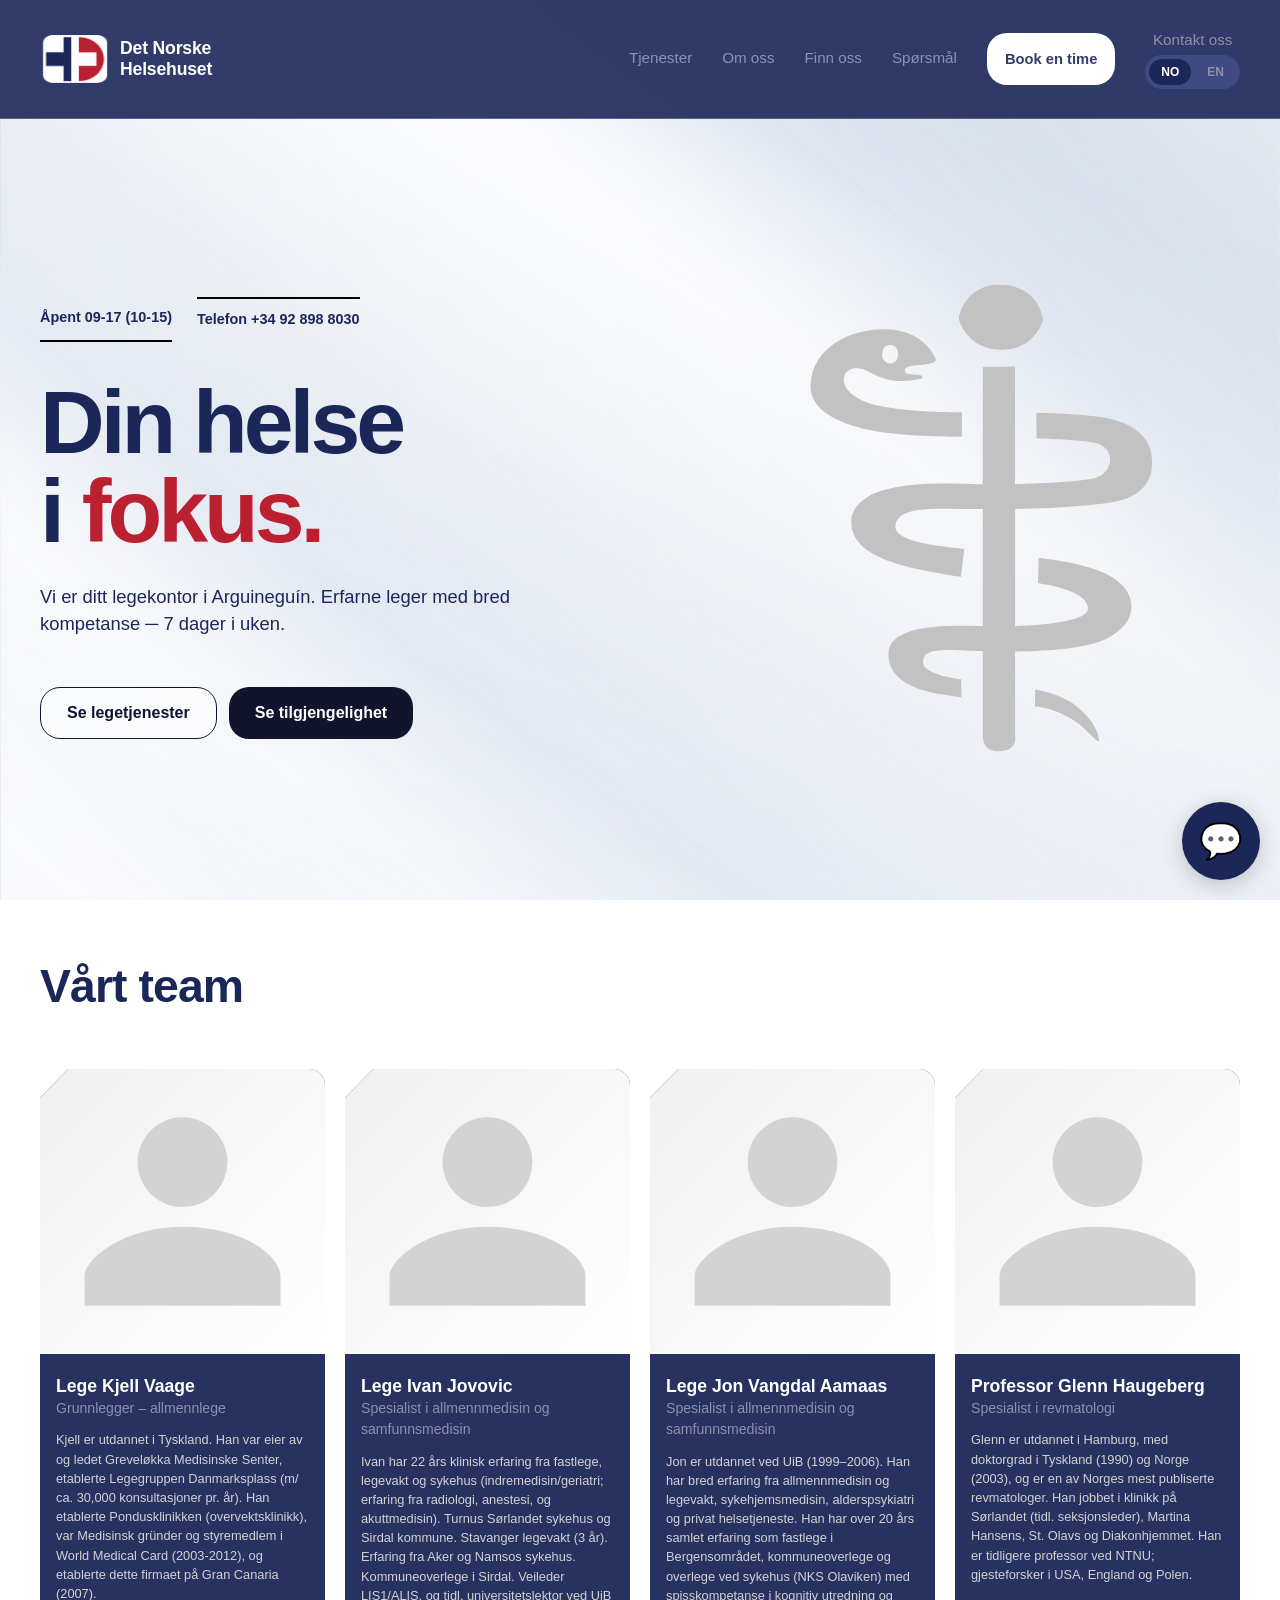
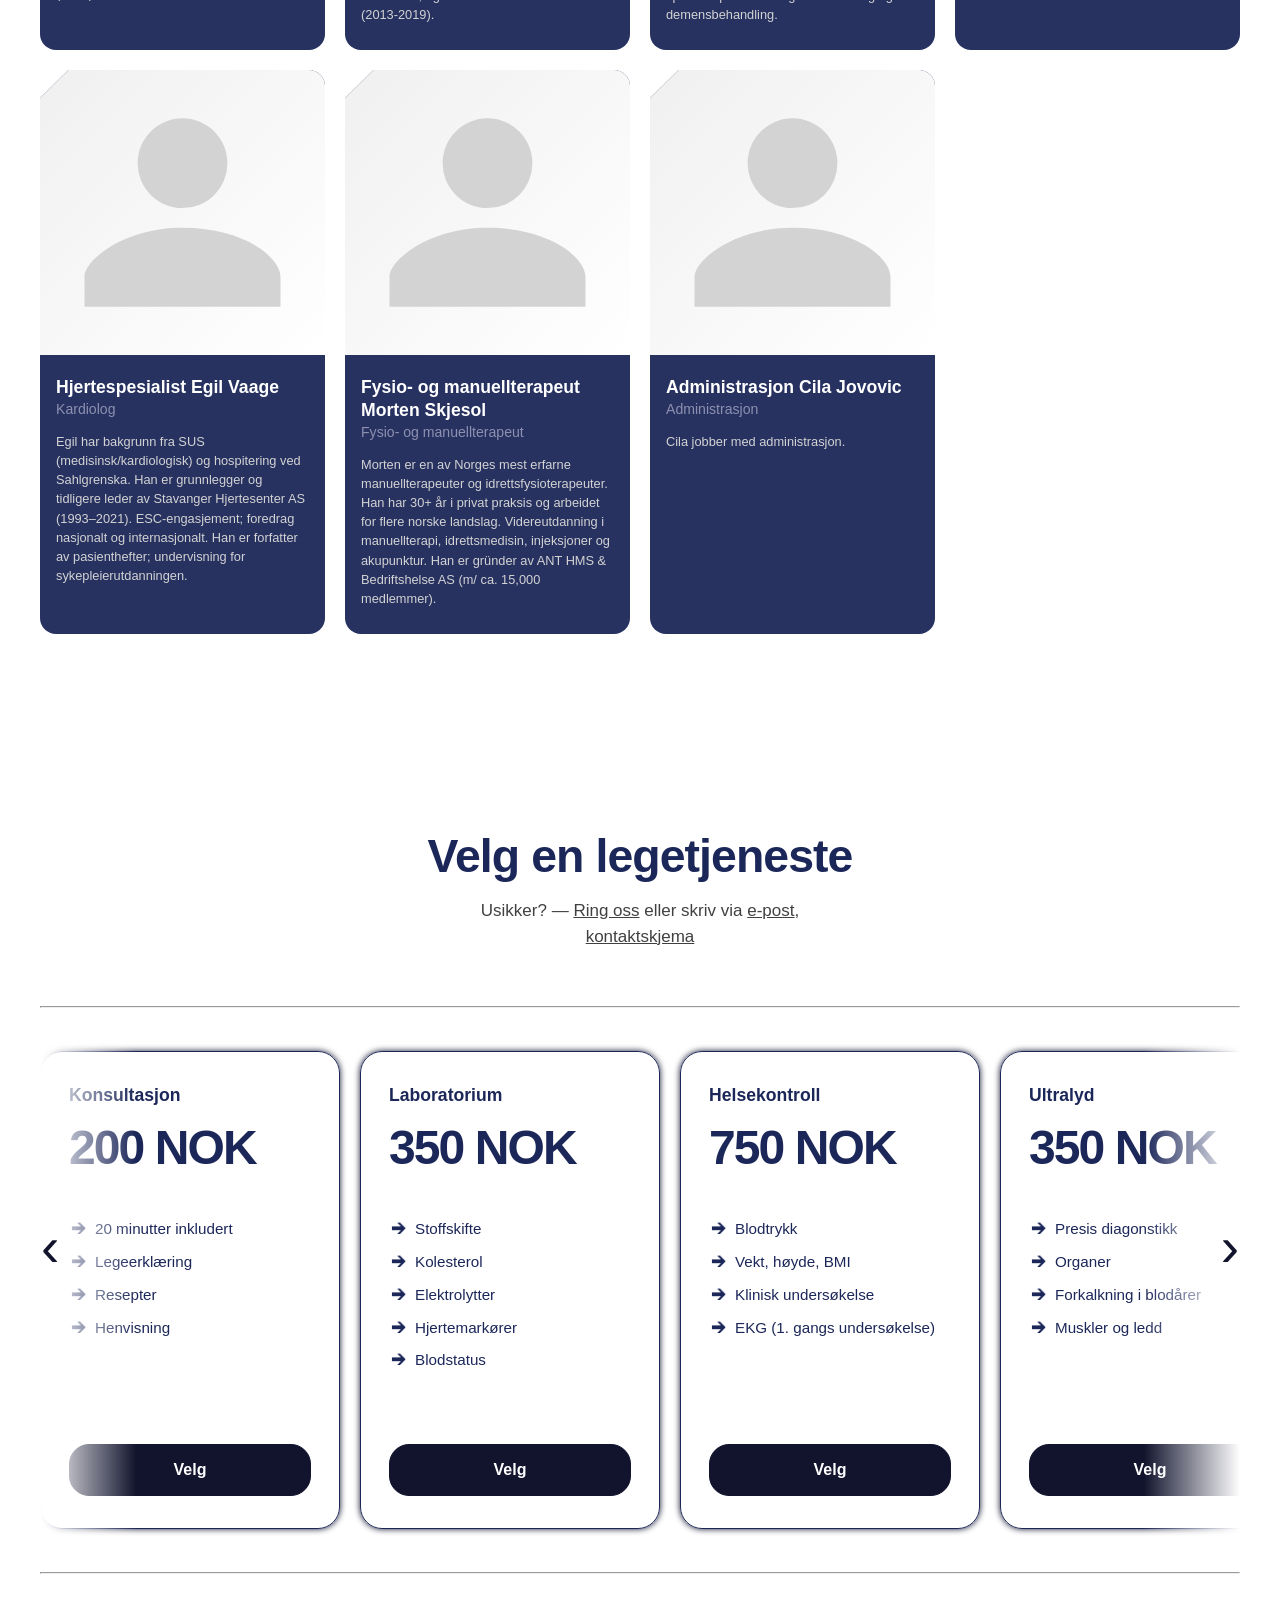
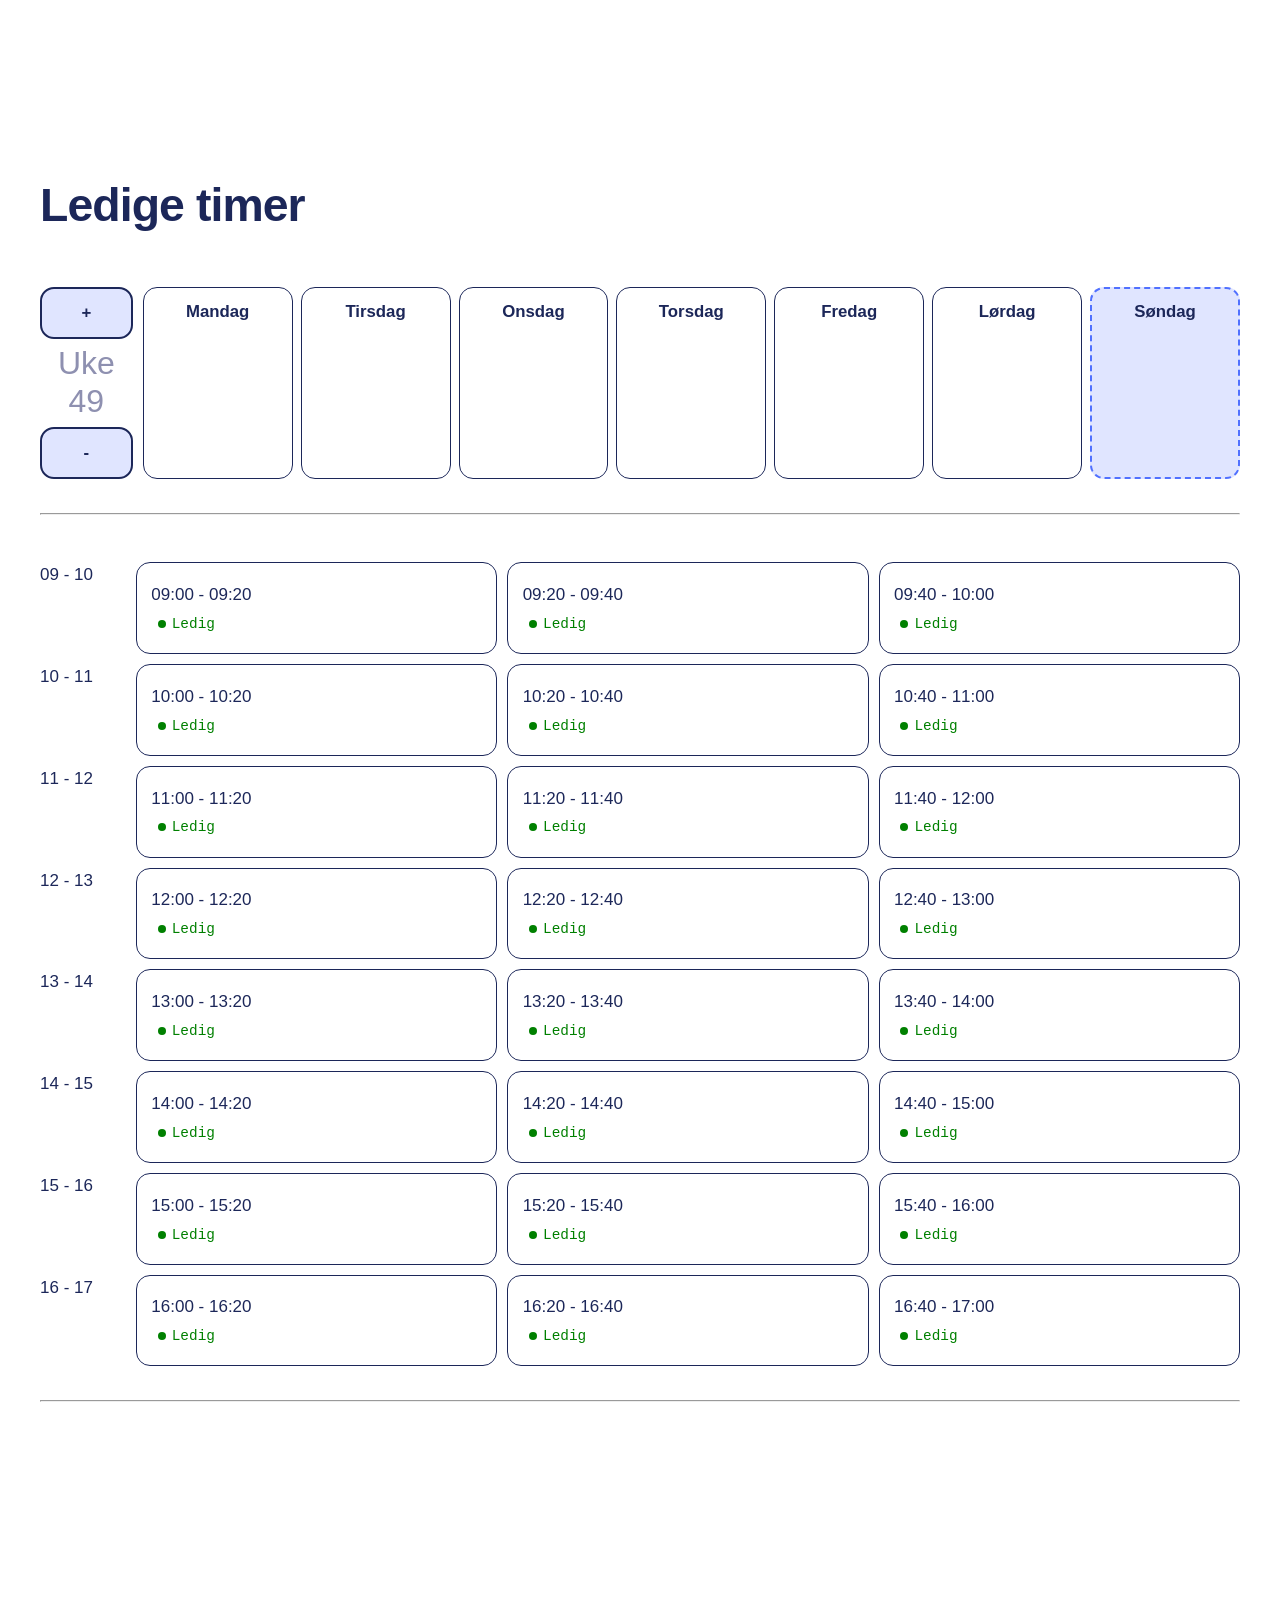
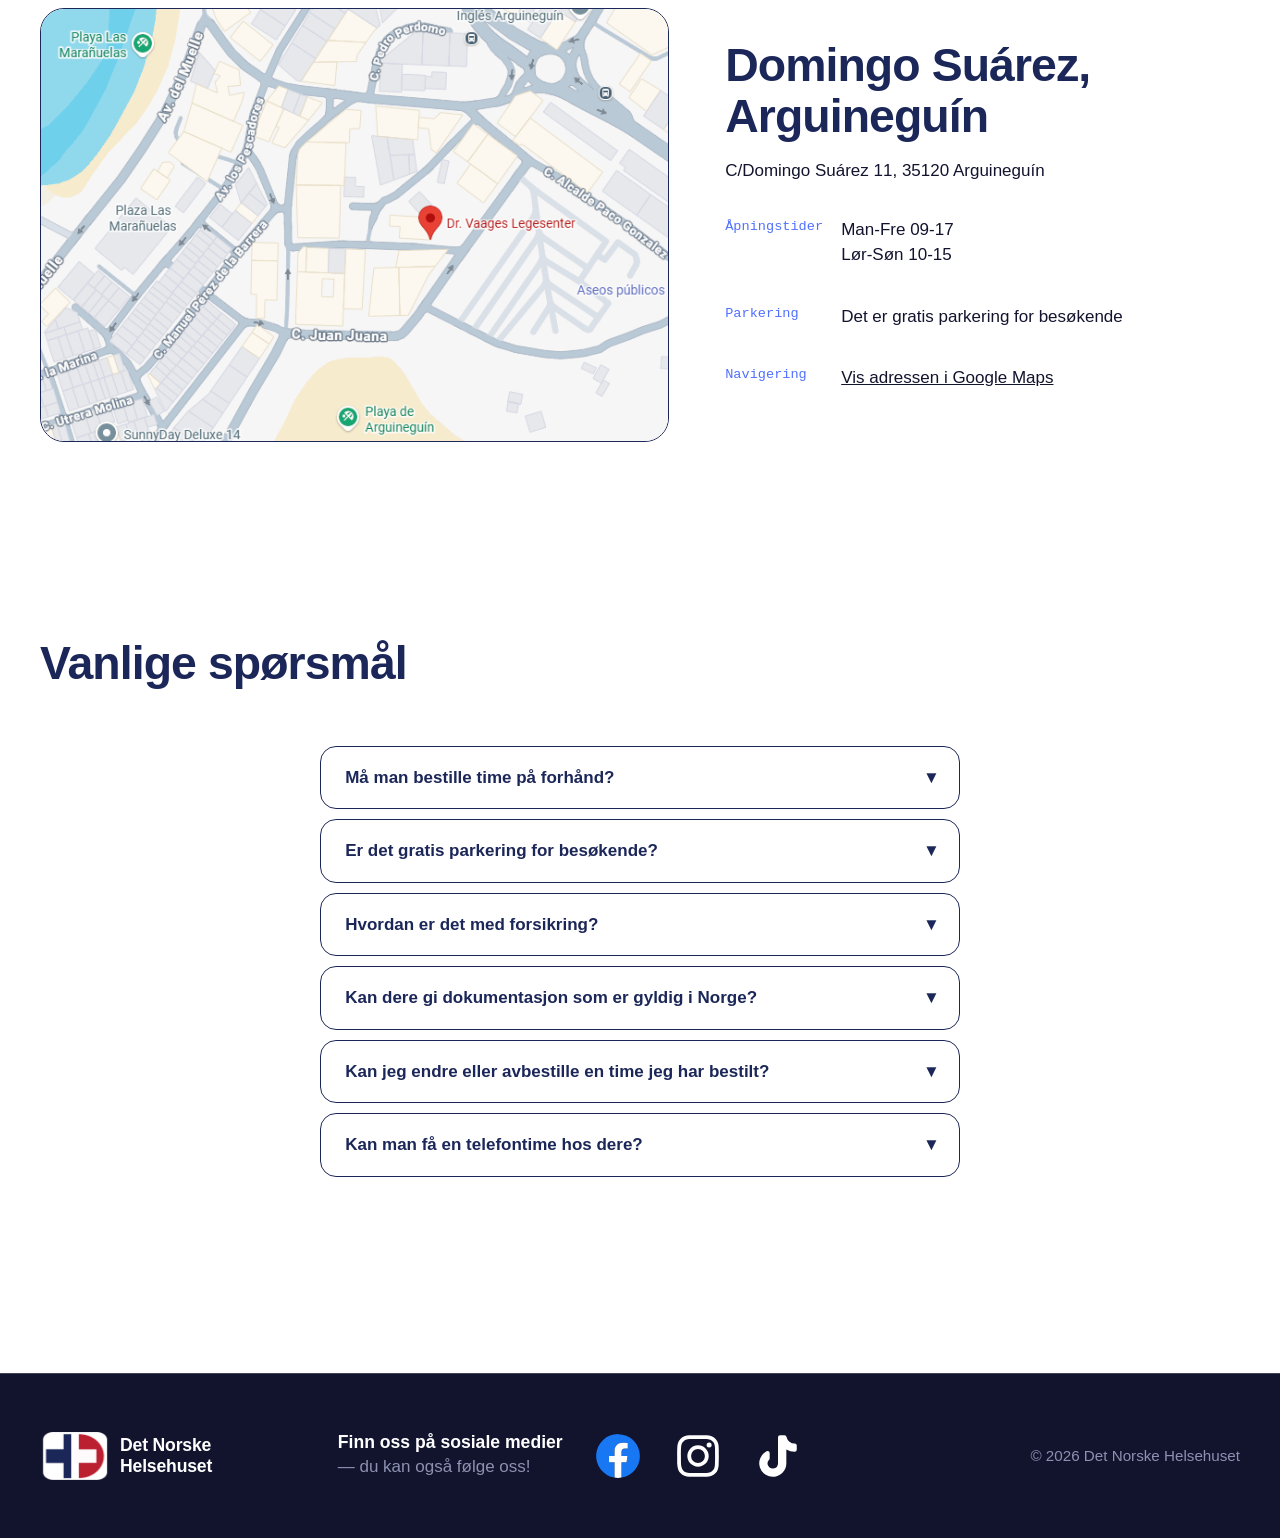
==== index.html @ 04202548 "Update index.html" ====
<!doctype html>
<html lang="no">
<head>
    <title>Det Norske Helsehuset — Legekontor i Arguineguín</title>
    <meta charset="utf-8">
    <meta name="viewport" content="width=device-width, initial-scale=1">
    <meta name="description" content="Legetjenester i Arguineguín">
    <meta name="google" content="notranslate">
    <meta property="og:title" content="Det Norske Helsehuset — Legekontor i Arguineguín">
    <meta property="og:type" content="website">
    <meta property="og:description" content="Legetjenester i Arguineguín">
    <meta property="og:image" content="images/icon-logo-web.png">
    <meta name="theme-color" content="#1C2759">
    <link rel="icon" href="images/icon-logo-web.png">
    <link rel="stylesheet" href="style.css">
    <script src="script.js" defer></script>
</head>
<body>
    <div class="main-background"></div>
    <header class="nav">
        <div class="nav-in">
            <div class="wrap nav-in">
                <a class="logo" onclick="countdown_reset();">
                    <img src="images/icon-logo-web.png" alt="The logo image of Det Norske Helsehuset">
                    <span id="kontorNavn">Det Norske Helsehuset</span>
                </a>
                <nav class="menu">
                    <a class="mobile-remove" href="#tjenester">Tjenester</a>
                    <a class="mobile-remove" href="#om-oss">Om oss</a>
                    <a class="mobile-remove" href="#finn-oss">Finn oss</a>
                    <a class="mobile-remove" href="#spørsmål">Spørsmål</a>
                    <a class="mobile-remove btn btn-sm" href="#tjenester" onclick="countdown_reset();">Book en time</a>
                    <a id="kontakt" data-action="#k-skjema" onclick="kontaktSkjema()">Kontakt oss</a>
                    <div id="mobile-kontakt-language">
                        <a id="mobile-kontakt" data-action="#k-skjema" onclick="kontaktSkjema()">Kontakt oss</a>
                        <div id="mobile-language">
                            <a class="active-language" href="/no/index.html" onclick="selectLanguage()">NO</a>
                            <a class="inactive-language" href="/en/index.html" onclick="selectLanguage()">EN</a>
                        </div>
                    </div>
                </nav>
            </div>
            <div id="desktop-language">
                <a class="active-language" href="/no/index.html" onclick="selectLanguage()">NO</a>
                <a class="inactive-language" href="/en/index.html" onclick="selectLanguage()">EN</a>
            </div>
        </div>
    </header>
    <main id="main">
        <section class="hero">
            <div class="grid-bg"></div>
            <div class="wrap hero-in">
                <div class="hero-copy" id="start">
                    <p class="chips">
                        <span class="chip1">
                            Åpent 09-17 (10-15)
                        </span>
                        <span class="chip2">
                            Telefon +34 92 898 8030
                        </span>
                    </p>
                    <h1 id="heading">Din helse <br>i <span class="grad">fokus.</span></h1>
                    <p class="lead">Vi er ditt legekontor i Arguineguín. Erfarne leger med bred kompetanse ─ 7 dager i uken.</p>
                    <div class="actioncall-row">
                        <a class="btn" id="btn-se" href="#tjenester">Se legetjenester</a>
                        <a class="btn btn-dark" href="#kalender" onclick="countdown_reset();">Se tilgjengelighet</a>
                    </div>
                </div>
                <img id="medical-symbol" src="images/medical-symbol.svg" alt="" width="600" height="600">
            </div>
        </section>
        <section class="om-oss wrap" id="om-oss">
            <div class="section-head row">
                <div><h2>Vårt team</h2></div>
            </div>
            <ul class="ansatte-grid">
                <li class="ansatte">
                    <img src="images/profil-bilde.svg" alt="Portrait of Lege Kjell Vaage" width="200" height="200" loading="lazy">
                    <div class="ansatte-info"><h3>Lege Kjell Vaage</h3>
                        <p>Grunnlegger – allmennlege</p>
                        <p class="talk">Kjell er utdannet i Tyskland. Han var eier av og ledet Greveløkka Medisinske Senter, etablerte Legegruppen
                            Danmarksplass (m/ ca. 30,000 konsultasjoner pr. år). Han etablerte Pondusklinikken (overvektsklinikk), var Medisinsk gründer
                            og styremedlem i World Medical Card (2003-2012), og etablerte dette firmaet på Gran Canaria (2007).
                        </p>
                    </div>
                </li>
                <li class="ansatte">
                    <img src="images/profil-bilde.svg" alt="Portrait of Lege Ivan Jovovic" width="200" height="200" loading="lazy">
                    <div class="ansatte-info"><h3>Lege Ivan Jovovic</h3>
                        <p>Spesialist i allmennmedisin og samfunnsmedisin</p>
                        <p class="talk">Ivan har 22 års klinisk erfaring fra fastlege, legevakt og sykehus (indremedisin/geriatri; erfaring fra
                            radiologi, anestesi, og akuttmedisin). Turnus Sørlandet sykehus og Sirdal kommune. Stavanger legevakt (3 år). Erfaring fra Aker og
                            Namsos sykehus. Kommuneoverlege i Sirdal. Veileder LIS1/ALIS, og tidl. universitetslektor ved UiB (2013-2019).
                        </p>
                    </div>
                </li>
                <li class="ansatte">
                    <img src="images/profil-bilde.svg" alt="Portrait of Lege Jon Vangdal Aamaas" width="200" height="200" loading="lazy">
                    <div class="ansatte-info"><h3>Lege Jon Vangdal Aamaas</h3>
                        <p>Spesialist i allmennmedisin og samfunnsmedisin</p>
                        <p class="talk">Jon er utdannet ved UiB (1999–2006). Han har bred erfaring fra allmennmedisin og legevakt, sykehjemsmedisin,
                            alderspsykiatri og privat helsetjeneste. Han har over 20 års samlet erfaring som fastlege i Bergensområdet, kommuneoverlege og
                            overlege ved sykehus (NKS Olaviken) med spisskompetanse i kognitiv utredning og demensbehandling.
                        </p>
                    </div>
                </li>
                <li class="ansatte">
                    <img src="images/profil-bilde.svg" alt="Portrait of Professor Glenn Haugeberg" width="200" height="200" loading="lazy">
                    <div class="ansatte-info"><h3>Professor Glenn Haugeberg</h3>
                        <p>Spesialist i revmatologi</p>
                        <p class="talk">Glenn er utdannet i Hamburg, med doktorgrad i Tyskland (1990) og Norge (2003), og er en av Norges mest publiserte
                            revmatologer. Han jobbet i klinikk på Sørlandet (tidl. seksjonsleder), Martina Hansens, St. Olavs og Diakonhjemmet. Han er
                            tidligere professor ved NTNU; gjesteforsker i USA, England og Polen.
                        </p>
                    </div>
                </li>
                <li class="ansatte">
                    <img src="images/profil-bilde.svg" alt="Portrait of Hjertespesialist Egil Vaage" width="200" height="200" loading="lazy">
                    <div class="ansatte-info"><h3>Hjertespesialist Egil Vaage</h3>
                        <p>Kardiolog</p>
                        <p class="talk">Egil har bakgrunn fra SUS (medisinsk/kardiologisk) og hospitering ved Sahlgrenska. Han er grunnlegger og
                            tidligere leder av Stavanger Hjertesenter AS (1993–2021). ESC-engasjement; foredrag nasjonalt og internasjonalt. Han er
                            forfatter av pasienthefter; undervisning for sykepleierutdanningen.
                        </p>
                    </div>
                </li>
                <li class="ansatte">
                    <img src="images/profil-bilde.svg" alt="Fysio- og manuellterapeut Morten Skjesol" width="200" height="200" loading="lazy">
                    <div class="ansatte-info"><h3>Fysio- og manuellterapeut Morten Skjesol</h3>
                        <p>Fysio- og manuellterapeut</p>
                        <p class="talk">Morten er en av Norges mest erfarne manuellterapeuter og idrettsfysioterapeuter. Han har 30+ år i privat praksis
                            og arbeidet for flere norske landslag. Videreutdanning i manuellterapi, idrettsmedisin, injeksjoner og akupunktur. Han er
                            gründer av ANT HMS & Bedriftshelse AS (m/ ca. 15,000 medlemmer).
                        </p>
                    </div>
                </li>
                <li class="ansatte">
                    <img src="images/profil-bilde.svg" alt="Portrait of Administrasjon Cila Jovovic" width="200" height="200" loading="lazy">
                    <div class="ansatte-info"><h3>Administrasjon Cila Jovovic</h3>
                        <p>Administrasjon</p>
                        <p class="talk">
                            Cila jobber med administrasjon.
                        </p>
                    </div>
                </li>
            </ul>
        </section>
        <section class="tjenester wrap" id="tjenester">
            <div class="section-head center">
                <h2>Velg en legetjeneste</h2>
                <p class="section-sub">Usikker? — <a href="tel:+34928988030">Ring oss</a> eller skriv via <a href="mailto:post@vaage.as">e-post</a>, <a data-action="#k-skjema" onclick="kontaktSkjema()">kontaktskjema</a></p>
            </div>
            <p class="arrow left" onclick="scrollTjenester('left')">&#8249;</p>
            <hr><br>
            <div class="ts-grid">
                <article class="ts">
                    <h3>Konsultasjon</h3>
                    <p class="ts-pris">200 NOK</p>
                    <ul>
                        <li>20 minutter inkludert</li>
                        <li>Legeerklæring</li>
                        <li>Resepter</li>
                        <li>Henvisning</li>
                    </ul>
                    <a class="btn velg-btn" onclick="selectTjeneste(this);" href="#kalender">Velg</a>
                </article>
                <article class="ts">
                    <h3>Laboratorium</h3>
                    <p class="ts-pris">350 NOK</p>
                    <ul>
                        <li>Stoffskifte</li>
                        <li>Kolesterol</li>
                        <li>Elektrolytter</li>
                        <li>Hjertemarkører</li>
                        <li>Blodstatus</li>
                    </ul>
                    <a class="btn velg-btn" onclick="selectTjeneste(this);" href="#kalender">Velg</a>
                </article>
                <article class="ts">
                    <h3>Helsekontroll</h3>
                    <p class="ts-pris">750 NOK</p>
                    <ul>
                        <li>Blodtrykk</li>
                        <li>Vekt, høyde, BMI</li>
                        <li>Klinisk undersøkelse</li>
                        <li>EKG (1. gangs undersøkelse)</li>
                    </ul>
                    <a class="btn velg-btn" onclick="selectTjeneste(this);" href="#kalender">Velg</a>
                </article>
                <article class="ts">
                    <h3>Ultralyd</h3>
                    <p class="ts-pris">350 NOK</p>
                    <ul>
                        <li>Presis diagonstikk</li>
                        <li>Organer</li>
                        <li>Forkalkning i blodårer</li>
                        <li>Muskler og ledd</li>
                    </ul>
                    <a class="btn velg-btn" onclick="selectTjeneste(this);" href="#kalender">Velg</a>
                </article>
                <article class="ts">
                    <h3>Overvektsklinikk</h3>
                    <p class="ts-pris">350 NOK</p>
                    <ul>
                        <li>Kroppsanalyse (InBody 720)</li>
                        <li>Moderne medikamentell behandling</li>
                        <li>Typisk 10-12 kg ned innen 8-20 uker</li>
                        <li>Veiledning i lavglykemisk kost og aktivitet</li>
                    </ul>
                    <a class="btn velg-btn" onclick="selectTjeneste(this);" href="#kalender">Velg</a>
                </article>
                <article class="ts">
                    <h3>Hudscreening</h3>
                    <p class="ts-pris">150 NOK</p>
                    <ul>
                        <li>Kontroll av føflekker (Screen Cancer)</li>
                        <li>Vurdert av norske hudleger</li>
                    </ul>
                    <a class="btn velg-btn" onclick="selectTjeneste(this);" href="#kalender">Velg</a>
                </article>
                <article class="ts">
                    <h3>Kognitiv utredning</h3>
                    <p class="ts-pris">750 NOK</p>
                    <ul>
                        <li>MMSE/MMS</li>
                        <li>MoCA</li>
                        <li>Klokketest</li>
                        <li>Trail Making A/B</li>
                        <li>CERAD</li>
                        <li>Boston Naming</li>
                    </ul>
                    <a class="btn velg-btn" onclick="selectTjeneste(this);" href="#kalender">Velg</a>
                </article>
                <article class="ts">
                    <h3>Vaksiner</h3>
                    <p class="ts-pris">150 NOK</p>
                    <ul>
                        <li>Influensa</li>
                        <li>Pneumokokk</li>
                        <li>Helvetesild</li>
                        <li>Hepatitt A og B</li>
                        <li>Boostrix Polio</li>
                        <li>Dokumenteres i journal</li>
                    </ul>
                    <a class="btn velg-btn" onclick="selectTjeneste(this);" href="#kalender">Velg</a>
                </article>
                <article class="ts">
                    <h3>PRP-behandling</h3>
                    <p class="ts-pris">750 NOK</p>
                    <ul>
                        <li>Naturlig behandling</li>
                        <li>Egne vekstfaktorer for ledd, sener, hud og hår</li>
                    </ul>
                    <a class="btn velg-btn" onclick="selectTjeneste(this);" href="#kalender">Velg</a>
                </article>
                <article class="ts">
                    <h3>Botulinumbehandling</h3>
                    <p class="ts-pris">750 NOK</p>
                    <ul>
                        <li>Medisinsk og estetisk bruk</li>
                        <li>Migrene</li>
                        <li>Muskelspenning</li>
                        <li>Hyperhidrose</li>
                        <li>Utblokking av mimikklinjer</li>
                    </ul>
                    <a class="btn velg-btn" onclick="selectTjeneste(this);" href="#kalender">Velg</a>
                </article>
                <article class="ts">
                    <h3>Helseattester</h3>
                    <p class="ts-pris">750 NOK</p>
                    <ul>
                        <li>Sjømannsattest</li>
                        <li>Offshore/Petroleum</li>
                        <li>Førerkortattest (gruppe 1-3)</li>
                        <li>Dykkerattest</li>
                        <li>Arbeids- og idrettsattester</li>
                    </ul>
                    <a class="btn velg-btn" onclick="selectTjeneste(this);" href="#kalender">Velg</a>
                </article>
                <article class="ts">
                    <h3>Hjemmebesøk</h3>
                    <p class="ts-pris">500 NOK</p>
                    <ul>
                        <li>Legebesøk i hjem/hotell</li>
                        <li>Samarbeid med hjemmesykepleie ved behov</li>
                    </ul>
                    <a class="btn velg-btn" onclick="selectTjeneste(this);" href="#kalender">Velg</a>
                </article>
                <article class="ts">
                    <h3>Norsk Helsenett</h3>
                    <p class="ts-pris">500 NOK</p>
                    <ul>
                        <li>Kryptert samhandling</li>
                        <li>Prøver og rapporter til fastlege eller spesialisthelsetjenste</li>
                    </ul>
                    <a class="btn velg-btn" onclick="selectTjeneste(this);" href="#kalender">Velg</a>
                </article>
            </div>
            <br><hr>
            <p class="arrow right" onclick="scrollTjenester('right')">&#8250;</p>
        </section>
        <section class="kalender" id="kalender">
            <div class="registrering" hidden>
                <h2 id="r_title">Placeholder</h2>
                <input type="text" id="name" name="name" placeholder="Navn og etternavn" required>
                <input type="tel" id="phone" name="phone" placeholder="Telefonnummer (inkl. landskode)" required>
                <textarea id="description" placeholder="En kort beskrivelse (maks. 150 karakterer)" maxlength="150"></textarea>
                <button type="button" id="send" data-action="#t-sendt" onclick="send(this)">Send inn</button>
            </div>
            <div class="wrap">
                <div class="section-head row">
                    <div>
                        <h2 id="kalender-title">Ledige timer</h2>
                        <h2 id="no-category" hidden>— vennligst velg en <a href="#tjenester">legetjeneste</a></h2>
                        <h2 id="category" hidden></h2>
                    </div>
                </div>
                <div class="week-days">
                    <div class="week-day-list" hidden>
                        <div class="stepper">
                            <button class="week-edit-up" onclick="change(1)"><strong>+</strong></button>
                            <button id="week-display"></button>
                            <button class="week-edit-down" onclick="change(-1)"><strong>-</strong></button>
                        </div>
                        <div class="mobile-days">
                            <button type="button" class="week-btn" data-num="0" data-selected="false"><strong>Mandag</strong></button>
                            <button type="button" class="week-btn" data-num="1" data-selected="false"><strong>Tirsdag</strong></button>
                            <button type="button" class="week-btn" data-num="2" data-selected="false"><strong>Onsdag</strong></button>
                            <button type="button" class="week-btn" data-num="3" data-selected="false"><strong>Torsdag</strong></button>
                            <button type="button" class="week-btn" data-num="4" data-selected="false"><strong>Fredag</strong></button>
                            <button type="button" class="week-btn" data-num="5" data-selected="false"><strong>Lørdag</strong></button>
                            <button type="button" class="week-btn" data-num="6" data-selected="false"><strong>Søndag</strong></button>
                        </div>
                    </div>
                    <br>
                    <hr>
                    <div class="weekDayPanel"></div>
                    <template id="weekDayPanel-template">
                        <div class="weekDayPanel">
                            <ol class="timer">
                                <li class="time">
                                    <span class="tid-ved-kalender">09 - 10</span>
                                    <div class="sessions">
                                        <div class="session" data-action="#t-skjema" onclick="selectTime(this)">
                                            <span class="tid-ved-kalender">09:00 - 09:20</span>
                                            <span class="tm tm-ledig">Ledig</span>
                                        </div>
                                        <div class="session" data-action="#t-skjema" onclick="selectTime(this)">
                                            <span class="tid-ved-kalender">09:20 - 09:40</span>
                                            <span class="tm tm-ledig">Ledig</span>
                                        </div>
                                        <div class="session" data-action="#t-skjema" onclick="selectTime(this)">
                                            <span class="tid-ved-kalender">09:40 - 10:00</span>
                                            <span class="tm tm-ledig">Ledig</span>
                                        </div>
                                    </div>
                                </li>
                                <li class="time">
                                    <span class="tid-ved-kalender">10 - 11</span>
                                    <div class="sessions">
                                        <div class="session" data-action="#t-skjema" onclick="selectTime(this)">
                                            <span class="tid-ved-kalender">10:00 - 10:20</span>
                                            <span class="tm tm-ledig">Ledig</span>
                                        </div>
                                        <div class="session" data-action="#t-skjema" onclick="selectTime(this)">
                                            <span class="tid-ved-kalender">10:20 - 10:40</span>
                                            <span class="tm tm-ledig">Ledig</span>
                                        </div>
                                        <div class="session" data-action="#t-skjema" onclick="selectTime(this)">
                                            <span class="tid-ved-kalender">10:40 - 11:00</span>
                                            <span class="tm tm-ledig">Ledig</span>
                                        </div>
                                    </div>
                                </li>
                                <li class="time">
                                    <span class="tid-ved-kalender">11 - 12</span>
                                    <div class="sessions">
                                        <div class="session" data-action="#t-skjema" onclick="selectTime(this)">
                                            <span class="tid-ved-kalender">11:00 - 11:20</span>
                                            <span class="tm tm-ledig">Ledig</span>
                                        </div>
                                        <div class="session" data-action="#t-skjema" onclick="selectTime(this)">
                                            <span class="tid-ved-kalender">11:20 - 11:40</span>
                                            <span class="tm tm-ledig">Ledig</span>
                                        </div>
                                        <div class="session" data-action="#t-skjema" onclick="selectTime(this)">
                                            <span class="tid-ved-kalender">11:40 - 12:00</span>
                                            <span class="tm tm-ledig">Ledig</span>
                                        </div>
                                    </div>
                                </li>
                                <li class="time">
                                    <span class="tid-ved-kalender">12 - 13</span>
                                    <div class="sessions">
                                        <div class="session" data-action="#t-skjema" onclick="selectTime(this)">
                                            <span class="tid-ved-kalender">12:00 - 12:20</span>
                                            <span class="tm tm-ledig">Ledig</span>
                                        </div>
                                        <div class="session" data-action="#t-skjema" onclick="selectTime(this)">
                                            <span class="tid-ved-kalender">12:20 - 12:40</span>
                                            <span class="tm tm-ledig">Ledig</span>
                                        </div>
                                        <div class="session" data-action="#t-skjema" onclick="selectTime(this)">
                                            <span class="tid-ved-kalender">12:40 - 13:00</span>
                                            <span class="tm tm-ledig">Ledig</span>
                                        </div>
                                    </div>
                                </li>
                                <li class="time">
                                    <span class="tid-ved-kalender">13 - 14</span>
                                    <div class="sessions">
                                        <div class="session" data-action="#t-skjema" onclick="selectTime(this)">
                                            <span class="tid-ved-kalender">13:00 - 13:20</span>
                                            <span class="tm tm-ledig">Ledig</span>
                                        </div>
                                        <div class="session" data-action="#t-skjema" onclick="selectTime(this)">
                                            <span class="tid-ved-kalender">13:20 - 13:40</span>
                                            <span class="tm tm-ledig">Ledig</span>
                                        </div>
                                        <div class="session" data-action="#t-skjema" onclick="selectTime(this)">
                                            <span class="tid-ved-kalender">13:40 - 14:00</span>
                                            <span class="tm tm-ledig">Ledig</span>
                                        </div>
                                    </div>
                                </li>
                                <li class="time">
                                    <span class="tid-ved-kalender">14 - 15</span>
                                    <div class="sessions">
                                        <div class="session" data-action="#t-skjema" onclick="selectTime(this)">
                                            <span class="tid-ved-kalender">14:00 - 14:20</span>
                                            <span class="tm tm-ledig">Ledig</span>
                                        </div>
                                        <div class="session" data-action="#t-skjema" onclick="selectTime(this)">
                                            <span class="tid-ved-kalender">14:20 - 14:40</span>
                                            <span class="tm tm-ledig">Ledig</span>
                                        </div>
                                        <div class="session" data-action="#t-skjema" onclick="selectTime(this)">
                                            <span class="tid-ved-kalender">14:40 - 15:00</span>
                                            <span class="tm tm-ledig">Ledig</span>
                                        </div>
                                    </div>
                                </li>
                                <li class="time">
                                    <span class="tid-ved-kalender">15 - 16</span>
                                    <div class="sessions">
                                        <div class="session" data-action="#t-skjema" onclick="selectTime(this)">
                                            <span class="tid-ved-kalender">15:00 - 15:20</span>
                                            <span class="tm tm-ledig">Ledig</span>
                                        </div>
                                        <div class="session" data-action="#t-skjema" onclick="selectTime(this)">
                                            <span class="tid-ved-kalender">15:20 - 15:40</span>
                                            <span class="tm tm-ledig">Ledig</span>
                                        </div>
                                        <div class="session" data-action="#t-skjema" onclick="selectTime(this)">
                                            <span class="tid-ved-kalender">15:40 - 16:00</span>
                                            <span class="tm tm-ledig">Ledig</span>
                                        </div>
                                    </div>
                                </li>
                                <li class="time">
                                    <span class="tid-ved-kalender">16 - 17</span>
                                    <div class="sessions">
                                        <div class="session" data-action="#t-skjema" onclick="selectTime(this)">
                                            <span class="tid-ved-kalender">16:00 - 16:20</span>
                                            <span class="tm tm-ledig">Ledig</span>
                                        </div>
                                        <div class="session" data-action="#t-skjema" onclick="selectTime(this)">
                                            <span class="tid-ved-kalender">16:20 - 16:40</span>
                                            <span class="tm tm-ledig">Ledig</span>
                                        </div>
                                        <div class="session" data-action="#t-skjema" onclick="selectTime(this)">
                                            <span class="tid-ved-kalender">16:40 - 17:00</span>
                                            <span class="tm tm-ledig">Ledig</span>
                                        </div>
                                    </div>
                                </li>
                            </ol>
                        </div>
                    </template>
                </div>
                <br>
                <hr>
            </div>
        </section>
        <section class="finn-oss wrap" id="finn-oss">
            <div class="lokasjon-map"><img src="images/lokasjon-map.png" width="678" height="466" loading="lazy" alt="Illustrated map showing how to find the doctor's office in Arguneguin"></div>
            <div class="finn-oss-copy">
                <h2>Domingo Suárez, Arguineguín</h2>
                <address>C/Domingo Suárez 11, 35120 Arguineguín</address>
                <ul class="finn-oss-info">
                    <li><strong>Åpningstider</strong><span>Man-Fre 09-17<br>Lør-Søn 10-15</span></li>
                    <li><strong>Parkering</strong><span>Det er gratis parkering for besøkende </span></li>
                    <li><strong>Navigering</strong><span><a href="https://www.google.com/maps/place/C.+Domingo+Su%C3%A1rez,+11,+35120+Arguinegu%C3%ADn,+Las+Palmas,+Spania/" target="_blank">Vis adressen i Google Maps</a></span></li>
                </ul>
            </div>
        </section>
        <section class="spørsmål wrap" id="spørsmål">
            <div class="section-head"><h2>Vanlige spørsmål</h2></div>
            <div class="spørsmål-list">
                <details>
                    <summary>Må man bestille time på forhånd?<span>▼</span></summary>
                    <p>Nei, du kan komme innom uten å bestille time på forhånd, men det kan hende det blir ventetid.</p>
                </details>
                <details>
                    <summary>Er det gratis parkering for besøkende?<span>▼</span></summary>
                    <p>Ja, det er gratis parkering for alle våre besøkende.</p>
                </details>
                <details>
                    <summary>Hvordan er det med forsikring?<span>▼</span></summary>
                    <p>Vi samarbeider med alle norske reiseforsikringsselskaper, samt mange svenske og danske. Vi hjelper med nødvendig dokumentasjon og kontakt med forsikringsselskap eller alarmsentral. Når det foreligger betalingsgaranti, kan behandlingen i mange tilfeller håndteres direkte gjennom reiseforsikringen.</p>
                </details>
                <details>
                    <summary>Kan dere gi dokumentasjon som er gyldig i Norge?<span>▼</span></summary>
                    <p>Ja, vi har mulighet til å gi dokumentasjon som er gyldig i Norge.</p>
                </details>
                <details>
                    <summary>Kan jeg endre eller avbestille en time jeg har bestilt?<span>▼</span></summary>
                    <p>Ja, det gjør du ved å ringe oss på +34 92 898 8030.</p>
                </details>
                <details>
                    <summary>Kan man få en telefontime hos dere?<span>▼</span></summary>
                    <p>Hvis du nevner i bookingen at du ønsker telefontime, så blir du ringt opp av oss. Telefonnummeret vi kommer til å ringe opp fra er +34 92 898 8030.</p>
                </details>
            </div>
        </section>
    </main>
    <div id="spørsmål-chat">
        <section id="spørsmål-chat-panel">
            <header class="spørsmål-chat-header">
                <span class="spørsmål-chat-title">Still et spørsmål</span>
                <button id="spørsmål-chat-close" type="button">x</button>
            </header>
            <div id="spørsmål-chat-messages">
                <div class="spørsmål-chat-message bot">Hei! Hvis du lurer på noe, så kan det hende at jeg vet svaret.</div>
            </div>
            <form class="spørsmål-chat-form" id="spørsmål-chat-form">
                <input id="spørsmål-chat-input" type="text" placeholder="Skriv ditt spørsmål..." autocomplete="off">
                <button id="spørsmål-chat-send" type="submit">Send</button>
            </form>
        </section>
        <button id="spørsmål-chat-toggle" type="button">💬</button>
    </div>
    <footer>
        <div class="wrap foot-in">
            <a class="logo" onclick="countdown_reset();">
                <img src="images/icon-logo-web.png" alt="Det Norske Helsehuset's logo image">
                <span>Det Norske Helsehuset</span>
            </a>
            <nav>
                <div class="sosiale-medier-tekst">
                    <h3>Finn oss på sosiale medier</h3>
                    <span>— du kan også følge oss!</span>
                </div>
                <div class="sosiale-medier-ikoner">
                    <a href="https://www.facebook.com" target="_blank" rel="noreferrer"><svg width="50px" height="50px" viewBox="0 0 16 16" xmlns="http://www.w3.org/2000/svg" fill="none"><path fill="#1877F2" d="M15 8a7 7 0 00-7-7 7 7 0 00-1.094 13.915v-4.892H5.13V8h1.777V6.458c0-1.754 1.045-2.724 2.644-2.724.766 0 1.567.137 1.567.137v1.723h-.883c-.87 0-1.14.54-1.14 1.093V8h1.941l-.31 2.023H9.094v4.892A7.001 7.001 0 0015 8z"/><path fill="#ffffff" d="M10.725 10.023L11.035 8H9.094V6.687c0-.553.27-1.093 1.14-1.093h.883V3.87s-.801-.137-1.567-.137c-1.6 0-2.644.97-2.644 2.724V8H5.13v2.023h1.777v4.892a7.037 7.037 0 002.188 0v-4.892h1.63z"/></svg></a>
                    <a href="https://www.instagram.com" target="_blank" rel="noreferrer"><svg fill="#ffffff" width="50px" height="50px" viewBox="0 0 24 24" xmlns="http://www.w3.org/2000/svg" data-name="Layer 1"><path d="M17.34,5.46h0a1.2,1.2,0,1,0,1.2,1.2A1.2,1.2,0,0,0,17.34,5.46Zm4.6,2.42a7.59,7.59,0,0,0-.46-2.43,4.94,4.94,0,0,0-1.16-1.77,4.7,4.7,0,0,0-1.77-1.15,7.3,7.3,0,0,0-2.43-.47C15.06,2,14.72,2,12,2s-3.06,0-4.12.06a7.3,7.3,0,0,0-2.43.47A4.78,4.78,0,0,0,3.68,3.68,4.7,4.7,0,0,0,2.53,5.45a7.3,7.3,0,0,0-.47,2.43C2,8.94,2,9.28,2,12s0,3.06.06,4.12a7.3,7.3,0,0,0,.47,2.43,4.7,4.7,0,0,0,1.15,1.77,4.78,4.78,0,0,0,1.77,1.15,7.3,7.3,0,0,0,2.43.47C8.94,22,9.28,22,12,22s3.06,0,4.12-.06a7.3,7.3,0,0,0,2.43-.47,4.7,4.7,0,0,0,1.77-1.15,4.85,4.85,0,0,0,1.16-1.77,7.59,7.59,0,0,0,.46-2.43c0-1.06.06-1.4.06-4.12S22,8.94,21.94,7.88ZM20.14,16a5.61,5.61,0,0,1-.34,1.86,3.06,3.06,0,0,1-.75,1.15,3.19,3.19,0,0,1-1.15.75,5.61,5.61,0,0,1-1.86.34c-1,.05-1.37.06-4,.06s-3,0-4-.06A5.73,5.73,0,0,1,6.1,19.8,3.27,3.27,0,0,1,5,19.05a3,3,0,0,1-.74-1.15A5.54,5.54,0,0,1,3.86,16c0-1-.06-1.37-.06-4s0-3,.06-4A5.54,5.54,0,0,1,4.21,6.1,3,3,0,0,1,5,5,3.14,3.14,0,0,1,6.1,4.2,5.73,5.73,0,0,1,8,3.86c1,0,1.37-.06,4-.06s3,0,4,.06a5.61,5.61,0,0,1,1.86.34A3.06,3.06,0,0,1,19.05,5,3.06,3.06,0,0,1,19.8,6.1,5.61,5.61,0,0,1,20.14,8c.05,1,.06,1.37.06,4S20.19,15,20.14,16ZM12,6.87A5.13,5.13,0,1,0,17.14,12,5.12,5.12,0,0,0,12,6.87Zm0,8.46A3.33,3.33,0,1,1,15.33,12,3.33,3.33,0,0,1,12,15.33Z"/></svg></a>
                    <a href="https://www.tiktok.com" target="_blank" rel="noreferrer"><svg fill="#ffffff" width="50px" height="50px" viewBox="0 0 24 24" id="tiktok" data-name="Flat Color" xmlns="http://www.w3.org/2000/svg" class="icon flat-color"><path id="primary" d="M21,7V9a1,1,0,0,1-1,1,8,8,0,0,1-4-1.08V15.5A6.5,6.5,0,1,1,6.53,9.72a1,1,0,0,1,1.47.9v2.52a.92.92,0,0,1-.28.62,2.49,2.49,0,0,0,2,4.23A2.61,2.61,0,0,0,12,15.35V3a1,1,0,0,1,1-1h2.11a1,1,0,0,1,1,.83A4,4,0,0,0,20,6,1,1,0,0,1,21,7Z" style="fill: rgb(255, 255, 255);"></path></svg></a>
                </div>
            </nav>
            <p>© 2026 Det Norske Helsehuset</p>
        </div>
    </footer>
</body>
</html>
---- style.css ----
html {
	scroll-behavior: smooth;
	scroll-padding-top: 11.1vh;
}
.main-background {
	background-image: url("images/main-background.png");
	position: fixed;
	top: 0;
	left: 0;
	width: 100%;
	height: 100vh;
	z-index: -1;
	background-size: cover;
}
body {
	overflow-x: hidden;
	cursor: default;
	margin: 0;
	background: #ffffff;
	color: #1c2759;
	font: 450 17px/1.5 "Segoe UI", sans-serif;
}
svg, img {
	display: block;
	height: auto;
	max-width: 100%;
}
a {
	color: inherit;
}
h1, h2, h3, p, ol, ul, dd, dl {
	margin: 0;
}
ol, ul {
	list-style: none;
	padding: 0;
}
.wrap {
	width: 100%;
	max-width: 1200px;
	margin-inline: auto;
}
*, *::after, *::before {
	box-sizing: border-box;
}

h2 {
	font: 700 clamp(1.8rem, 4vw, 2.9rem)/1.1 sans-serif;
	letter-spacing: -.02em;
}
h3 {
	font-weight: 700;
	font-size: 1.1rem;
	line-height: 1.3;
}
.section-head {
	margin-bottom: 6.27vh;
}
.section-head.center {
	text-align: center;
	max-width: 40vw;
	margin-inline: auto;
}

.section-head.center a {
	text-decoration: underline;
}

.section-head.center a:hover {
	text-decoration: none;
}

.section-head.center .section-sub {
	margin: 1.83vh auto 0;
}
.section-head.row {
	display: flex;
	flex-wrap: wrap;
	justify-content: space-between;
	align-items: end;
	gap: 2.61vh 2.5vw;
}
.section-sub {
	max-width: 27.5vw;
	color: rgba(0, 0, 0, 0.75);
}
.registrering:not([hidden]) {
	display: flex;
	flex-direction: column;
	align-items: center;
	width: 100%;
	gap: 2.09vh;
	max-width: 75vw;
	padding-inline: 1.5vw;
	scroll-margin-top: 7.19vh;
	background: transparent;
}
.registrering input, textarea, #send {
	width: 50%;
	border-radius: 14px;
	color: gray;
	border: 1px solid #12142e;
	height: 6.53vh;
	font-size: 25px;
	padding-left: 0.62vw;
	padding-right: 0.62vw;
	font-family: "Arial";
}

.registrering input, textarea {
	background-color: rgba(255, 255, 255, 0.3);
}

#send {
	background: #12142e;
	color: #ffffff;
}
#send:hover {
	cursor: pointer;
	background: #1c2759;
}
#r_title {
	align-self: flex-start;
	margin-bottom: 6.27vh;
}
textarea {
	height: 32.68vh;
	padding: 10px;
}
textarea::placeholder {
	text-align: center;
	padding-top: 13vh;
}
#kalender-valgt-tjeneste {
	color: #8e90b0;
}
#no-category {
	color: #12142e;
}
#category {
	color: #12142e;
}
a:hover {
	text-decoration: none;
	cursor: pointer;
}
#kontakt {
	color: #ffffff;
}
#mobile-kontakt {
	color: #8e90b0;
}
#kontakt:hover, #mobile-kontakt:hover {
	cursor: pointer;
	color: #EBEBEB;
}
.mobile-days {
	display: flex;
	flex-direction: row;
	max-width: 1200px;
	width: 100%;
	gap: 0.625vw;
}
#mobile-language, #desktop-language {
	display: flex;
	position: fixed;
	gap: 4px;
	padding: 4px;
	background: #3E4A82;
	border-radius: 20px;
	right: 0;
	margin-right: 1.25vw;
	min-width: 90px;
	flex: 1;
}
#mobile-language a, #desktop-language a {
	padding: 6px 12px;
	border-radius: 16px;
	text-decoration: none;
	color: #8e90b0;
	font: 600 12px sans-serif;
}
#mobile-language .active-language, #desktop-language .active-language {
	background: #1c2759;
	color: white;
}
#mobile-kontakt-language {
	display: none;
}
.inactive-language:hover {
	color: white !important;
}
.btn {
	display: inline-flex;
	align-items: center;
	justify-content: center;
	gap: 8px;
	min-height: 52px;
	padding: 0 26px;
	border-radius: 20px;
	border: none;
	background: #ffffff;
	color: #5070FF;
	font: 700 1rem "Segoe UI", sans-serif;
	text-decoration: none;
	cursor: pointer;
	transition: transform .2s, box-shadow .2s;
}
.btn:hover {
	border-color: #ffffff;
}
.btn-sm {
	padding: 0 18px;
	font-size: .92rem;
	color: color-mix(in srgb, #1c2759 90%, transparent);
}
.btn-sm:hover {
	background: #EBEBEB;
}
.btn-dark {
	background: #12142e;
	color: #ffffff;
}
.btn-dark:hover {
	background: #1c2759;
	color: #ffffff;
}
#btn-se {
	border: 1px solid #12142e;
	color: #12142e;
	background-color: rgba(255, 255, 255, 0.5);
}
#btn-se:hover {
	background-color: rgba(255, 255, 255, 0.25);
}
.velg-btn {
	border: 1px solid #12142e;
	color: #ffffff;
	background: #12142e;
}
.velg-btn-valgt {
	background: #12142e;
	color: #ffffff;
}
.velg-btn:hover {
	color: #ffffff;
	background: #1c2759;
}
#tjenester {
	position: relative;
	scroll-margin-top: -7.84vh;
	min-height: 0;
	align-items: center;
	overflow: hidden;
}
#medical-symbol {
	opacity: 0;
	animation: fadeIn 2s ease forwards;
}
@keyframes fadeIn {
	from {
		opacity: 0;
	}
	to {
		opacity: 1;
	}
}
.logo {
	width: 70px;
	height: 70px;
	display: inline-flex;
	align-items: center;
	gap: 10px;
	font: 800 1.1rem sans-serif;
	text-decoration: none;
	letter-spacing: -.01em;
}
.logo span {
	color: #ffffff;
}
.nav {
	position: sticky;
	top: 0;
	z-index: 20;
	background: color-mix(in srgb, #1c2759 90%, transparent);
	backdrop-filter: blur(2px);
	border-bottom: 1px solid rgba(255, 255 ,255 ,.2);
}
.nav-in {
	height: 13.07vh;
	display: flex;
	align-items: center;
	justify-content: space-between;
	margin-inline: auto;
}
.menu {
	display: flex;
	align-items: center;
	gap: 30px;
}
.menu a:not(.btn) {
	text-decoration: none;
	color: #8e90b0;
	font-weight: 500;
	font-size: .95rem;
	transition: color .2s;
}
.menu a:not(.btn):hover {
	color: #ffffff;
}

h1 {
	margin: 4vh 0 2.87vh;
	font: 800 clamp(2.6rem, 7vw, 5.6rem)/1 sans-serif;
	letter-spacing: -.045em;
}
.hero {
	display: flex;
	position: relative;
	overflow: hidden;
	padding: 17vh 0 10.92vh;
	min-height: 0;
	align-items: center;
}
.hero-in {
	position: relative;
	display: grid;
	grid-template-columns: 1.15fr .85fr;
	gap: 40px;
	align-items: center;
}
.chips {
	display: flex;
	flex-wrap: wrap;
	gap: 25px;
}
.chip1 {
	display: inline-flex;
	align-items: center;
	padding: 1.17vh 0;
	border-left: 0;
	border-right: 0;
	border-top: 0;
	border-bottom: 2px solid black;
	border-radius: 0;
	background: #ffffff;
	font-size: .9rem;
	font-weight: 600;
    background-color: transparent;
}
.chip2 {
	display: inline-flex;
	align-items: center;
	padding: 1.17vh 0;
	border-left: 0;
	border-right: 0;
	border-top: 2px solid black;
	border-bottom: 0;
	border-radius: 0;
	background: #ffffff;
	font-size: .9rem;
	font-weight: 600;
    background-color: transparent;
}
.actioncall-row {
	display: flex;
	flex-wrap: wrap;
	gap: 12px;
	margin-top: 5.5vh;
}
.grad {
	background: #bb2031;
	background-clip: text;
	color: transparent;
}
.lead {
	max-width: 540px;
	font-size: 1.15rem;
	color: #1c2759;
}
@keyframes blink {
	50% { opacity: .3; }
}
@keyframes float {
	50% { transform: translateY(-14px) rotate(2deg); }
}

.ansatte {
	border-radius: 16px;
	overflow: hidden;
	background-color: rgba(28, 39, 89, 0.95);
	border: none;
	transition: transform .3s, border-color .3s;
	clip-path: polygon(10% 0, 100% 0, 100% 100%, 0 100%, 0 5%);
}
.ansatte img {
	width: 100%;
	aspect-ratio: 1;
	object-fit: cover;
	filter: saturate(.9);
	transition: filter .3s, transform .5s;
}
.ansatte-grid {
	display: grid;
	grid-template-columns: repeat(4, 1fr);
	gap: 20px;
}
.ansatte-info {
	position: relative;
	padding: 2.35vh 1.25vw 2.87vh;
	color: #ffffff;
}
.ansatte-info p {
	color: #8e90b0;
	font-size: .88rem;
}
.ansatte-info .talk {
	margin-top: 1.30vh;
	color: lightgray;
	font-size: 1vw;
}
.om-oss {
	scroll-margin-top: -7.18vh;
	min-height: 100vh;
}
.om-oss, .tjenester, .finn-oss, .spørsmål, .kalender {
	padding-block: 10.92vh;
}

.kalender {
	display: flex;
	flex-direction: column;
	align-items: center;
	background: #ffffff;
	border-block: 1px solid rgba(255, 255 ,255 ,.2);
	scroll-margin-top: -7.84vh;
	min-height: 100vh;
	background-color: transparent;
}
.tm {
	display: inline-flex;
	align-items: center;
	gap: 6px;
	font: 500 .75rem monospace;
	border: none;
}
.tm::before {
	content: "";
	width: 8px;
	height: 8px;
	border-radius: 50%;
	background: currentColor;
}
.tm.tm-ledig {
	color: green;
}
.tm.tm-opptatt {
	color: red;
}
.weekDayPanel[hidden] {
	display: none;
}
.weekDayPanel + .weekDayPanel {
	margin-top: 5.22vh;
}
.weekDayPanel.access {
	animation: fade 1s ease both;
}
.week-day-list {
	display: flex;
	gap: 10px;
	width: 100%;
}
.week-day-list button {
	display: flex;
	justify-content: center;
	min-width: 0;
	width: 100%;
	padding: 14px 20px;
	border-radius: 14px;
	border: 1px solid #1c2759;
	background-color: rgba(255, 255, 255, 0.3);
	color: #8e90b0;
	font: inherit;
	cursor: pointer;
	transition: border-color .2s, background .2s, color .2s;
}
.week-day-list button span {
	font: 500 .8rem monospace;
}
.week-day-list button strong {
	font: 700 1.05rem sans-serif;
	color: #1c2759;
}

.week-day-list button[data-selected="true"] {
	border: 2px dashed #1c2759;
	border-color: #5070FF;
	padding: 13px 19px;
	background: color-mix(in srgb, #5070FF 18%, #ffffff);
	color: #1c2759;
}
.timer {
	display: grid;
	gap: 10px;
}
.time {
	display: grid;
	grid-template-columns: 80px 1fr;
	gap: 16px;
	align-items: stretch;
}
.stepper span {
	border: 1px solid black;
	text-align: center;
}
#week-display {
	font-size: 2rem;
	border: none;
	line-height: 1.2;
	padding: .3rem 0 .4rem;
	background-color: transparent;
}
@keyframes fade {
	from { opacity: 0; }
}

.session {
	cursor: pointer;
	position: relative;
	display: grid;
	align-content: start;
	gap: 6px;
	padding: 2.09vh 1.12vw;
	border-radius: 14px;
	background-color: rgba(255, 255, 255, 0.3);
	border: 1px solid #1c2759;
	transition: transform .2s, border-color .2s;
}
.session .tm {
	justify-self: start;
	padding: 0.261vh 0.5vw;
	font-size: .90rem;
}
.session strong {
	font-weight: 600;
	line-height: 1.35;
}
.sessions {
	display: grid;
	grid-template-columns: repeat(3, 1fr);
	gap: 10px;
}

.ts-grid {
	display: grid;
	grid-auto-flow: column;
	grid-auto-columns: calc(100% / 4);
	overflow-x: auto;
	overflow-y: hidden;
	scroll-snap-type: x mandatory;
	scrollbar-width: none;
	mask-image: linear-gradient(to right, transparent, black 8%, black 92%, transparent);
	scroll-behavior: smooth;
	gap: 20px;
	align-items: stretch;
	padding: 9px 0;
}
.ts {
	scroll-snap-align: start;
	position: relative;
	display: flex;
	flex-direction: column;
	gap: 10px;
	padding: 32px 28px;
	border-radius: 22px;
	background-color: rgba(255, 255, 255, 0.3);
	border: 1px solid #1c2759;
	transition: transform 0.2s ease;
	box-shadow: 0 0 6px #12142e;
}
.ts ul {
	flex: 1;
	display: grid;
	align-content: start;
	gap: 10px;
	margin: 14px 0 26px;
	padding-top: 18px;
	border-top: 1px solid rgba(255, 255 ,255 ,.2);
}
.ts li {
	position: relative;
	padding-left: 26px;
	font-size: .95rem;
}
.ts li::before {
	content: "🡲";
	position: absolute;
	left: 2px;
	top: 0;
}
.ts:hover {
	transform: translateY(-4px);
}
.ts-valgt {
	background: color-mix(in srgb, #5070FF 18%, #ffffff);
}
.ts-pris {
	font: 800 3rem/1.1 sans-serif;
	letter-spacing: -.04em;
	margin-top: 6px;
}
.arrow {
	position: absolute;
	cursor: pointer;
	top: 50%;
	font-size: 55px;
	background: #ffffff;
	border: none;
	color: #12142e;
	z-index: 1;
	background-color: transparent;
}
.arrow.left {
	left: 1px;
}
.arrow.right {
	right: 1px;
}

.finn-oss {
	display: grid;
	grid-template-columns: 1.1fr .9fr;
	gap: 56px;
	align-items: center;
	min-height: 0;
	scroll-margin-top: 5vh;
}
.lokasjon-map {
	border-radius: 24px;
	overflow: hidden;
	border: 1px solid #1c2759;
}
.lokasjon-map img {
	width: 100%;
	height: 100%;
}
.finn-oss address {
	margin: 1.83vh 0 3.66vh;
	font-style: normal;
	color: #12142e;
}
.finn-oss-info {
	display: grid;
	gap: 16px;
}
.finn-oss-info li {
	display: grid;
	grid-template-columns: 100px 1fr;
	gap: 16px;
	padding-bottom: 2.09vh;
	border-bottom: 1px solid rgba(255, 255 ,255 ,.2);
}
.finn-oss-info span {
	color: #12142e
}
.finn-oss-info strong {
	font: 500 .85rem monospace;
	color: #5070ff;
	padding-top: 0.26vh;
}

.spørsmål {
	scroll-margin-top: -6.53vh;
	min-height: 0;
	padding-bottom: 21.85vh;
}
.spørsmål-list {
	display: grid;
	gap: 10px;
	place-items: center;
}
details {
	border-radius: 16px;
	background-color: rgba(255, 255, 255, 0.3);
	border: 1px solid #1c2759;
	overflow: hidden;
	padding-left: 5px;
	width: 50vw;
}
details[open] {
	border: 2px solid #1c2759;
}
details p {
	padding: 0 22px 3.26vh;
	color: rgba(0, 0, 0, 0.75);
}
summary {
	display: flex;
	justify-content: space-between;
	position: relative;
	cursor: pointer;
	padding: 18px 1.5vw 18px 1.5vw;
	font-weight: 615;
	list-style: none;
}

footer {
	padding: 5.22vh 0;
	border-top: 1px solid rgba(255, 255 ,255 ,.2);
	background-color: #12142e;
}
.foot-in {
	display: flex;
	flex-wrap: wrap;
	align-items: center;
	justify-content: space-between;
	gap: 20px;
}
footer nav {
	display: flex;
	flex-direction: row;
	flex-wrap: wrap;
	gap: 1.04vh 1.43vw;
	justify-content: space-between;
}
footer nav a, footer p {
	color: #8e90b0;
	text-decoration: none;
	font-size: .95rem;
}
footer nav a:hover {
	color: #ffffff;
}
footer nav h3 {
	color: white;
}
footer nav span {
	color: #8e90b0;
}
footer nav {
	gap: 30px;
}
.sosiale-medier-tekst, .sosiale-medier-ikoner {
	display: flex; gap: 30px;
}
.sosiale-medier-tekst {
	flex-direction: column; gap: 0;
}
.week-btn:hover {
	background: #E0E5FF;
}
.week-edit-up, .week-edit-down {
	border: 2px solid rgba(28, 39, 89, 255) !important;
	background-color: rgba(224, 229, 255, 255) !important;
}

.week-edit-up:hover, .week-edit-down:hover {
	background-color: rgba(0, 0, 255, 0.1) !important;
}

.session:has(.tm.tm-ledig):hover {
	background: rgba(0, 255, 0, 0.05);
}

.session:has(.tm.tm-opptatt):hover {
	background: rgba(255, 0, 0, 0.03);
}

details:hover {
	background: #F4F5FF;
}

/* Chat */
#spørsmål-chat, #spørsmål-chat * {
    box-sizing: border-box;
}

#spørsmål-chat {
    position: fixed;
    right: 20px;
    bottom: 20px;
	color: #172033;
	font: 15px/1.35 "Segoe UI", sans-serif;
    z-index: 999999;
}

#spørsmål-chat-toggle {
    width: 78px;
    height: 78px;
    border: 0;
    border-radius: 50%;
	color: white;
	box-shadow: 0 5px 22px #0003;
    font-size: 35px;
    background: rgb(28, 39, 89);
    cursor: pointer;
}

#spørsmål-chat-toggle:focus-visible, #spørsmål-chat-send:focus-visible,
#spørsmål-chat-input:focus-visible, #spørsmål-chat-close:focus-visible {
    outline: 3px solid #9AB3FA;
    outline-offset: 3px;
}

#spørsmål-chat-panel {
    display: none;
    position: absolute;
    right: 0;
    bottom: 73px;
	background: #ffffff;
    border: 1px solid #E0E2E6;
    border-radius: 16px;
    width: min(min(360px, calc(100vw - 32px)), 360px);
    height: min(500px, calc(100vh - 120px));
    min-height: 320px;
    box-shadow: 0 12px 40px #0002;
    overflow: hidden;
}

#spørsmål-chat-panel.is-open {
    display: flex;
    flex-direction: column;
}

.spørsmål-chat-header {
    display: flex;
    align-items: center;
	color: white;
    background: rgb(28, 39, 89);
    justify-content: space-between;
    padding: 14px 16px;
}

.spørsmål-chat-title {
    font-weight: 650;
}

#spørsmål-chat-close {
    border: 0;
    background: transparent;
    color: white;
    font-size: 20px;
	padding: 2px 5px;
    cursor: pointer;
    line-height: 1;
}

#spørsmål-chat-messages {
    flex: 1;
	flex-direction: column;
    padding: 16px;
    display: flex;
    gap: 10px;
	overflow-y: auto;
}

.spørsmål-chat-message {
	border-radius: 13px;
    padding: 10px 12px;
    white-space: pre-wrap;
	max-width: 90%;
    overflow-wrap: anywhere;
}

.spørsmål-chat-message.bot {
    background: #E6E8EB;
    align-self: flex-start;
}

.spørsmål-chat-message.user {
    background: #E6E8EB;
    align-self: flex-end;
}

.spørsmål-chat-form {
    display: flex;
	border-top: 1px solid #E0E2E6;
    gap: 8px;
    padding: 12px;
}

#spørsmål-chat-input {
    flex: 1;
	color: inherit;
	font: inherit;
    padding: 10px 12px;
    border: 1px solid #D3D8E0;
    border-radius: 10px;
	min-width: 0;
}

#spørsmål-chat-send {
    border: 0;
    border-radius: 10px;
	color: white;
	font: inherit;
    font-weight: 500;
    background: rgb(28, 39, 89);
    padding: 0 15px;
    cursor: pointer;
}

@media (max-width: 1535px) {
 	#kontakt {
		display: none;
	}
	#desktop-language {
		display: none;
	}
 	#mobile-kontakt-language {
		display: flex;
		flex-direction: column;
		align-items: center;
		justify-content: center;
		gap: 3px;
	}
  	#mobile-language {
		position: relative;
		margin: 0;
	}
}

@media (max-width: 1230px) {
	.wrap {
		padding-inline: 30px;
	}
}

@media (max-width: 1100px) {
	body {
		font-size: 16px;
	}
  	.ansatte-grid {
		gap: 12px;
	}
	.talk {
		font-size: 2vw !important;
	}
  	.sessions {
		grid-template-columns: 1fr;
	}
  	.ansatte-grid {
		grid-template-columns: repeat(2, 1fr);
	}
  	.hero-in, .finn-oss {
		grid-template-columns: 1fr;
	}
  	.ansatte-info {
		padding: 14px;
	}
	.ansatte-info h3 {
		font-size: .98rem;
	}
	.ansatte-info p {
		font-size: .8rem;
	}
  	.time {
		grid-template-columns: 1fr;
	}
  	.time time {
		color: #1c2759;
		padding-top: 1.04vh;
	}
  	.finn-oss-info li {
		grid-template-columns: 1fr;
		gap: 4px;
	}
  	.mobile-days {
		display: flex;
		flex-direction: row;
		max-width: 1200px;
		gap: 3px;
	}
	.stepper {
		display: flex;
		flex-direction: column;
	}
	.session {
		display: flex;
		justify-content: center;
		align-items: center;
		padding: 0 0.312vw 0.65vh;
	}
  	.tm.tm-ledig, .tm.tm-opptatt {
		padding-top: 1.04vh;
	}
  	.hero {
		padding-bottom: 10.92vh;
		min-height: 0;
	}
	.chip1, .chip2 {
		font-size: 3cqw;
	}
  	.btn-dark, #btn-se {
		font-size: 5cqw;
		padding-bottom: 0.6vh;
		padding-top: 0.6vh;
	}
  	#heading {
		font-size: 15cqw;
	}
  	.lead {
		font-size: 3.84cqw;
	}
  	#medical-symbol, .mobile-remove, .btn-sm {
		display: none;
	}
  	.ts-grid {
		grid-template-columns: 100%;
		grid-auto-columns: 100%;
	}
  	.registrering input, textarea, #send {
		width: 100%;
	}
  	#name, #phone, #description {
		font-size: 20px;
	}
  	#mobile-kontakt {
		color: #8e90b0;
	}
  	.logo {
		margin: 0;
	}
  	.menu {
		flex-direction: column;
		gap: 3px;
	}
  	.actioncall-row {
		flex-direction: column;
	}
  	#mobile-kontakt-language {
		margin: 0;
	}
  	.lead {
		max-width: 9999px;
	}
  	.mobile-days {
		flex-direction: column;
	}
  	.mobile-days button {
		flex: 1;
		height: 25px;
		padding: 0;
		margin: 0;
		gap: 0;
		align-items: center;
	}
  	footer nav {
		flex-direction: column;
	}
}

@media (max-width: 880px) {
 	footer nav {
		flex-direction: row;
	}
 	.foot-in {
		display: flex;
		flex-direction: column;
		width: auto;
		align-items: flex-start;
	}
	details {
		width: 100%;
	}
}

@media (max-width: 660px) {
 	.section-head.center, .section-sub {
		max-width: 9999px;
	}
}
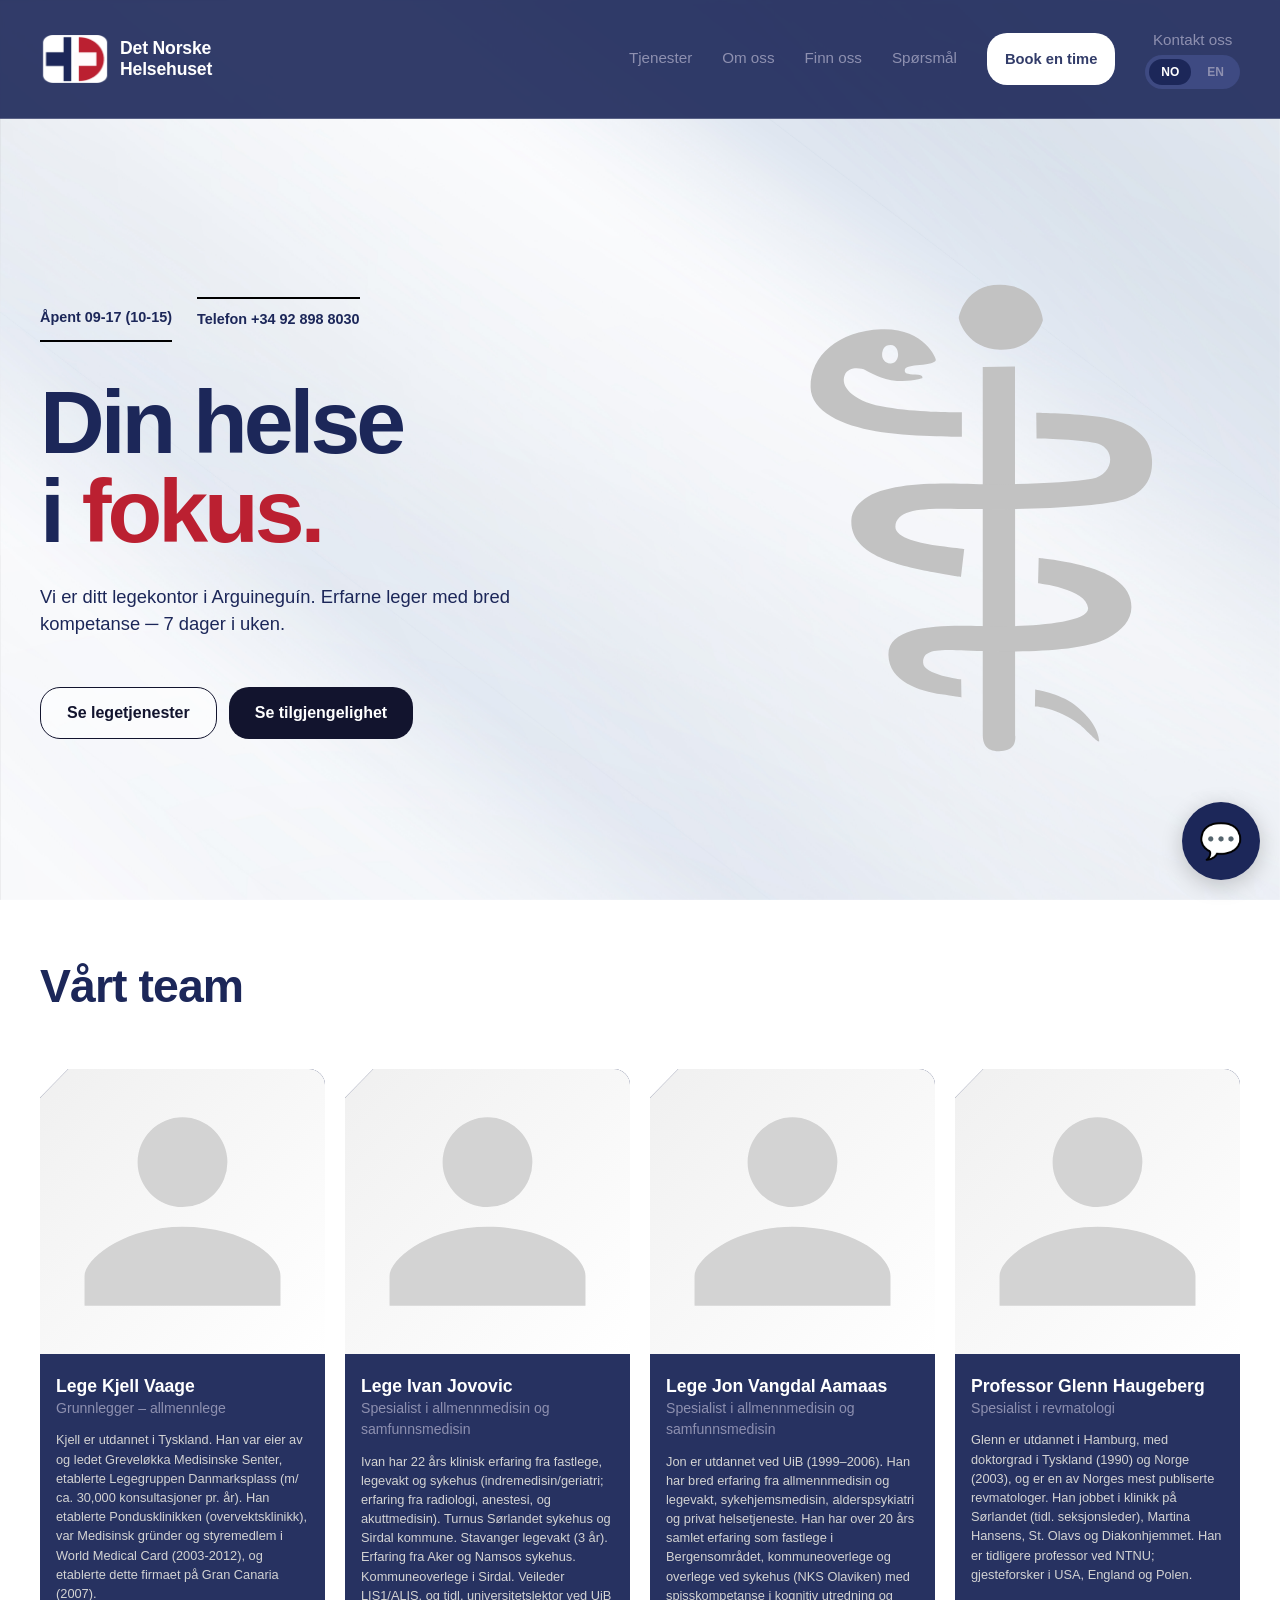
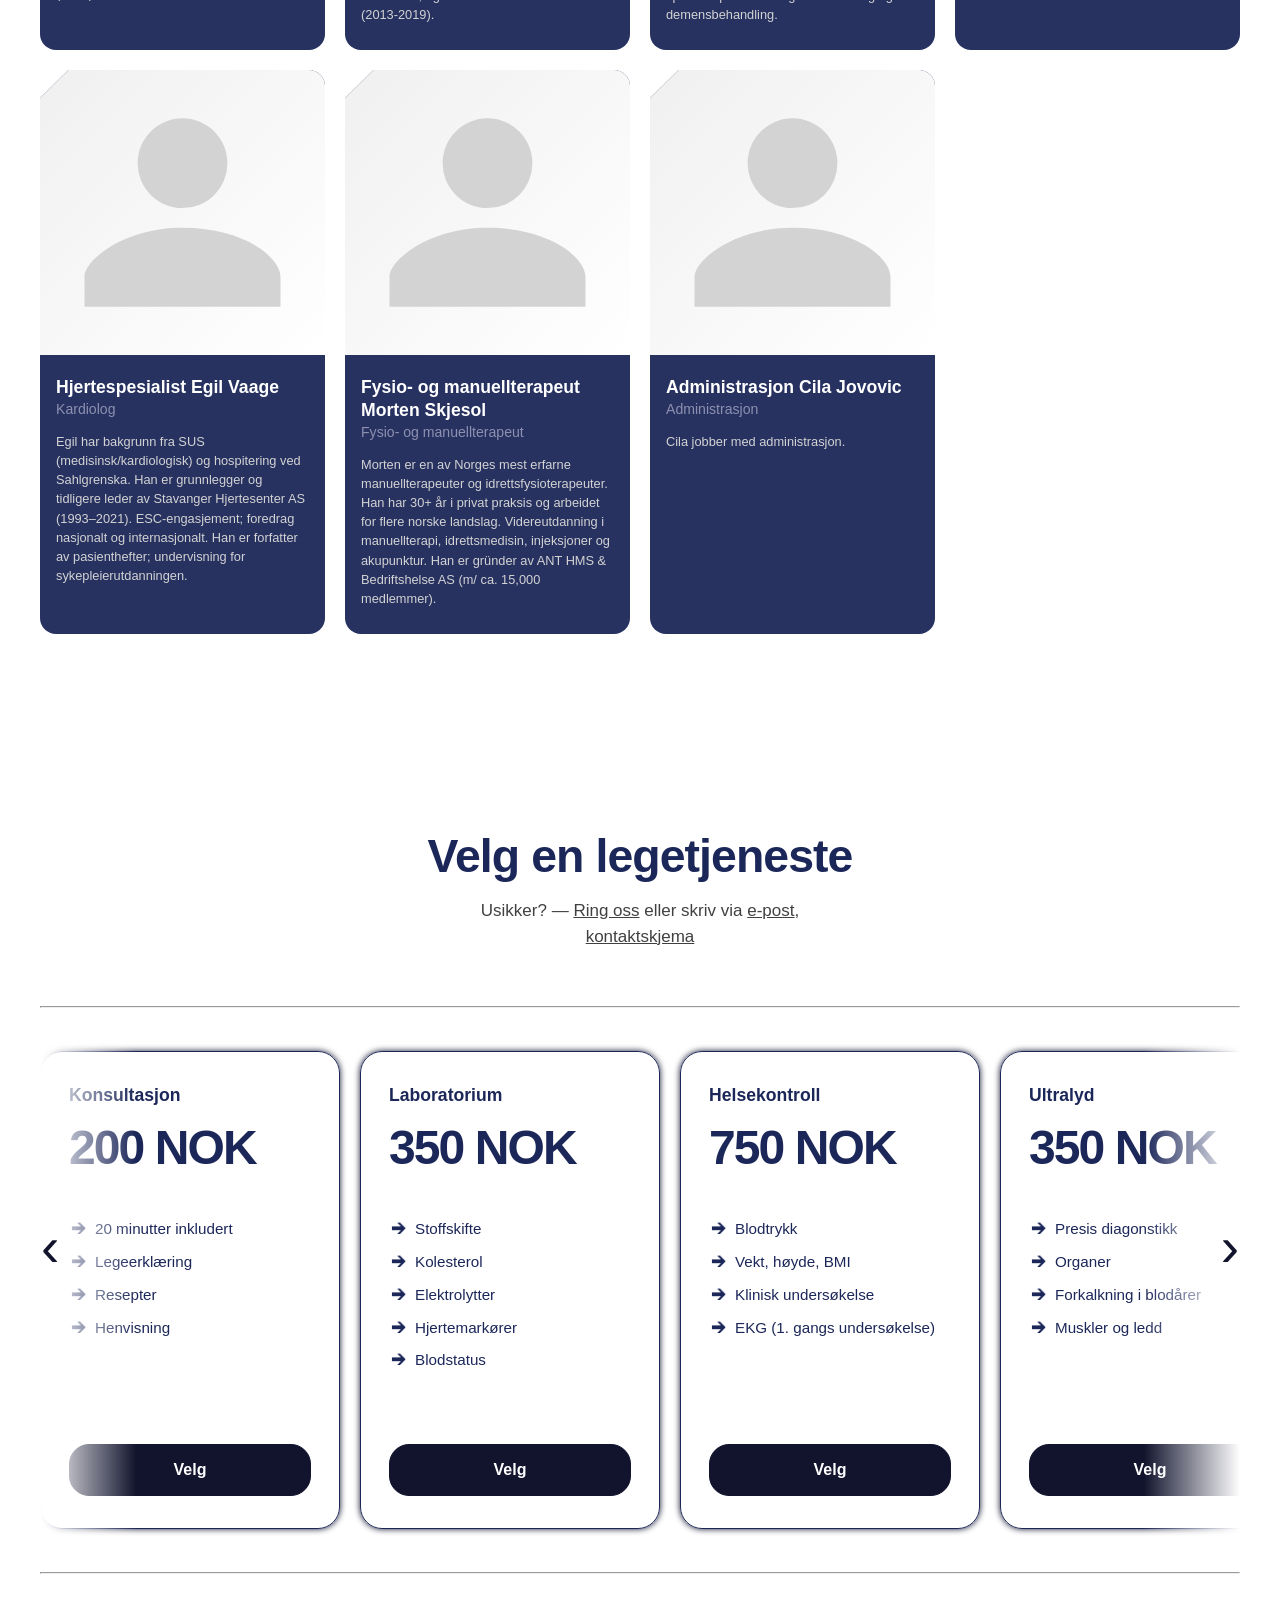
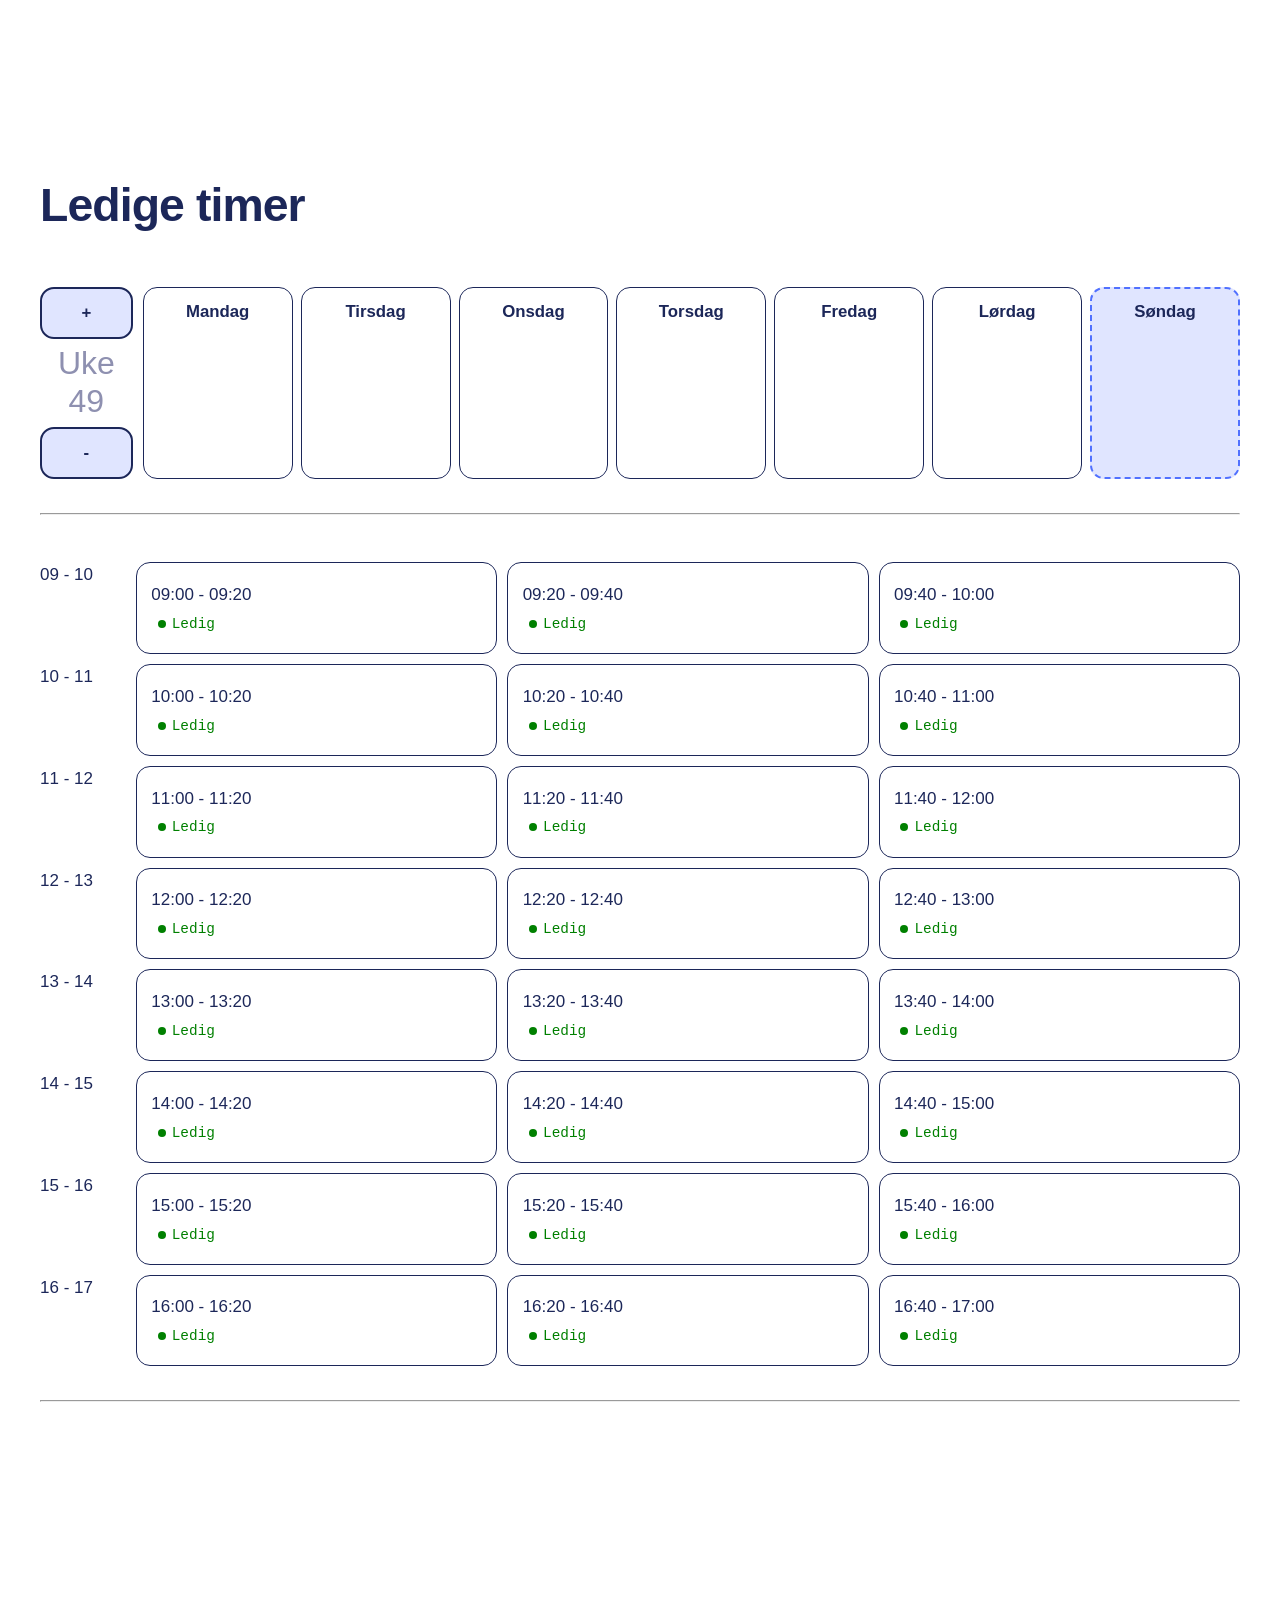
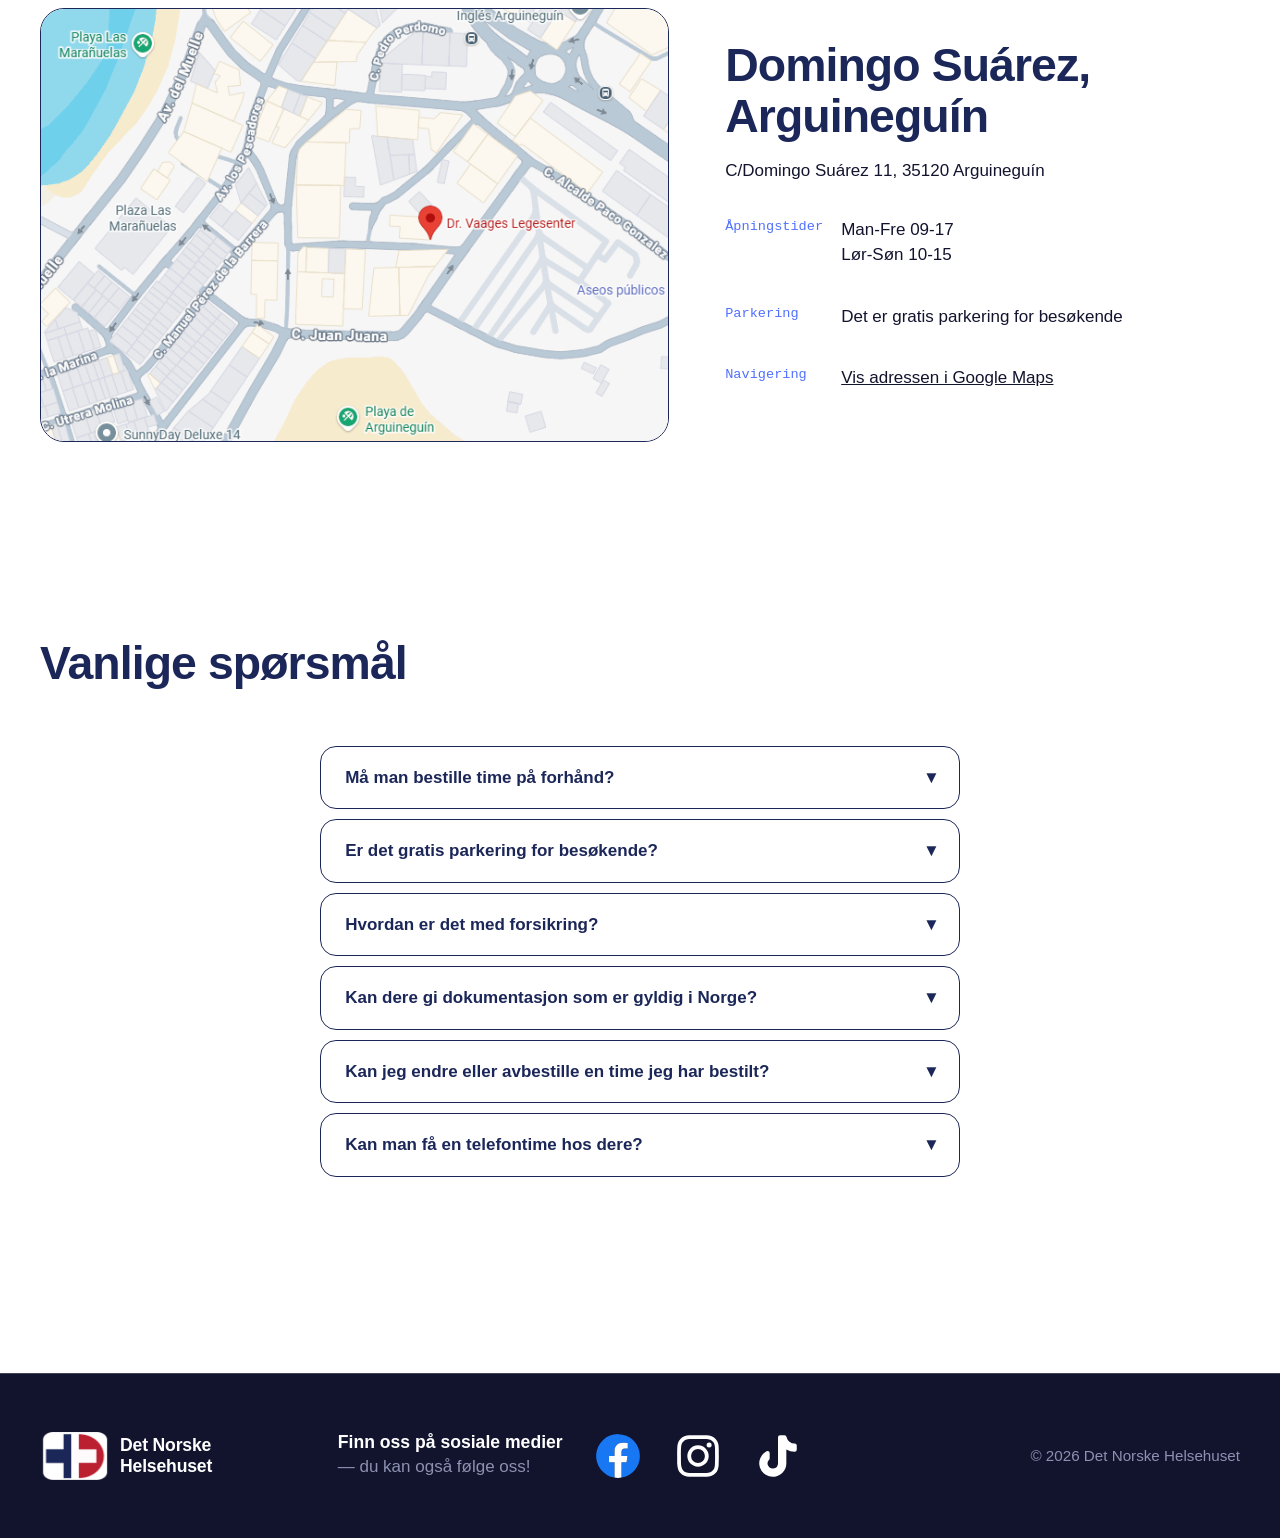
==== commit 57712f0c: "Update index.html" ====
--- a/index.html
+++ b/index.html
@@ -34,15 +34,15 @@
                     <div id="mobile-kontakt-language">
                         <a id="mobile-kontakt" data-action="#k-skjema" onclick="kontaktSkjema()">Kontakt oss</a>
                         <div id="mobile-language">
-                            <a class="active-language" href="/no/index.html" onclick="selectLanguage()">NO</a>
-                            <a class="inactive-language" href="/en/index.html" onclick="selectLanguage()">EN</a>
+                            <a class="active-language" href="no/index.html" onclick="selectLanguage()">NO</a>
+                            <a class="inactive-language" href="en/index.html" onclick="selectLanguage()">EN</a>
                         </div>
                     </div>
                 </nav>
             </div>
             <div id="desktop-language">
-                <a class="active-language" href="/no/index.html" onclick="selectLanguage()">NO</a>
-                <a class="inactive-language" href="/en/index.html" onclick="selectLanguage()">EN</a>
+                <a class="active-language" href="no/index.html" onclick="selectLanguage()">NO</a>
+                <a class="inactive-language" href="en/index.html" onclick="selectLanguage()">EN</a>
             </div>
         </div>
     </header>
--- a/style.css
+++ b/style.css
@@ -255,7 +255,7 @@
 }
 #medical-symbol {
 	opacity: 0;
-	animation: fadeIn 2s ease forwards;
+	animation: fadeIn 2s ease 1s forwards;
 }
 @keyframes fadeIn {
 	from {
@@ -321,6 +321,10 @@
 	padding: 17vh 0 10.92vh;
 	min-height: 0;
 	align-items: center;
+}
+.hero-copy {
+	opacity: 0;
+	animation: fadeIn 2s ease forwards;
 }
 .hero-in {
 	position: relative;
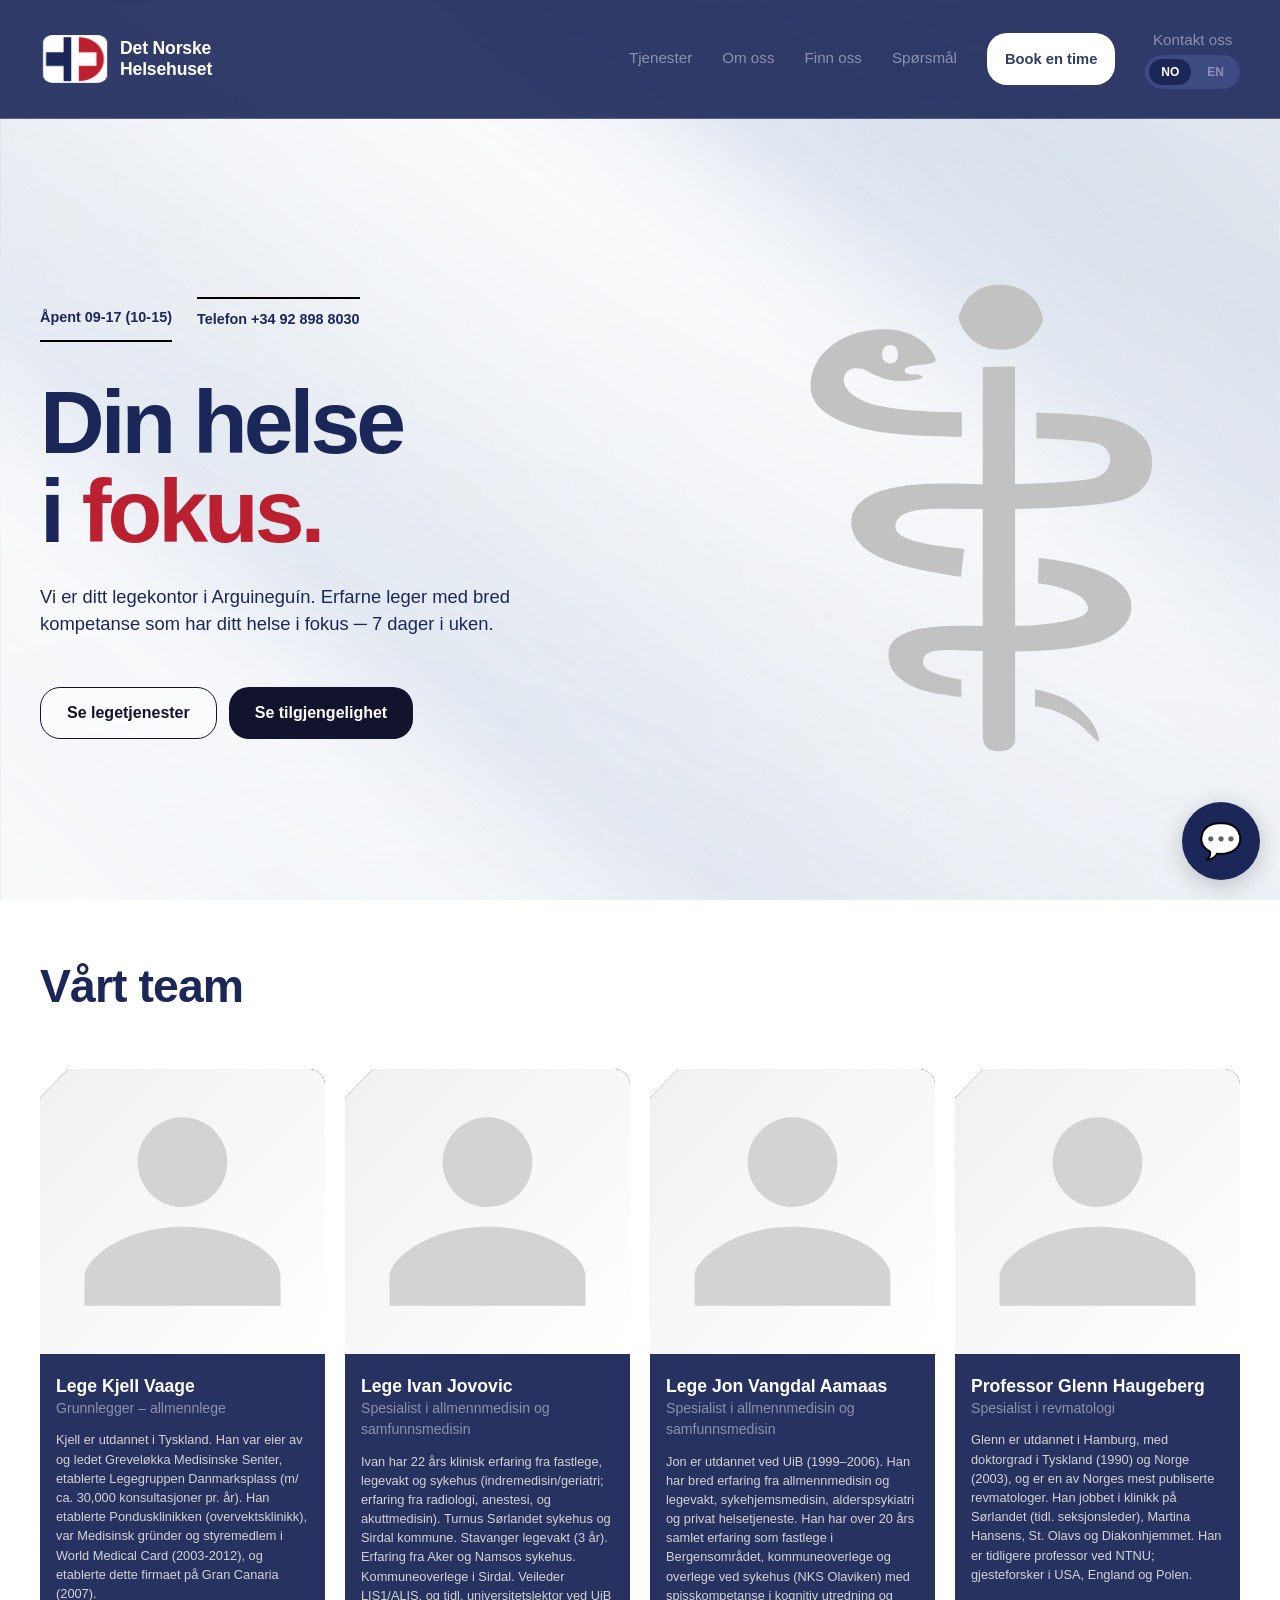
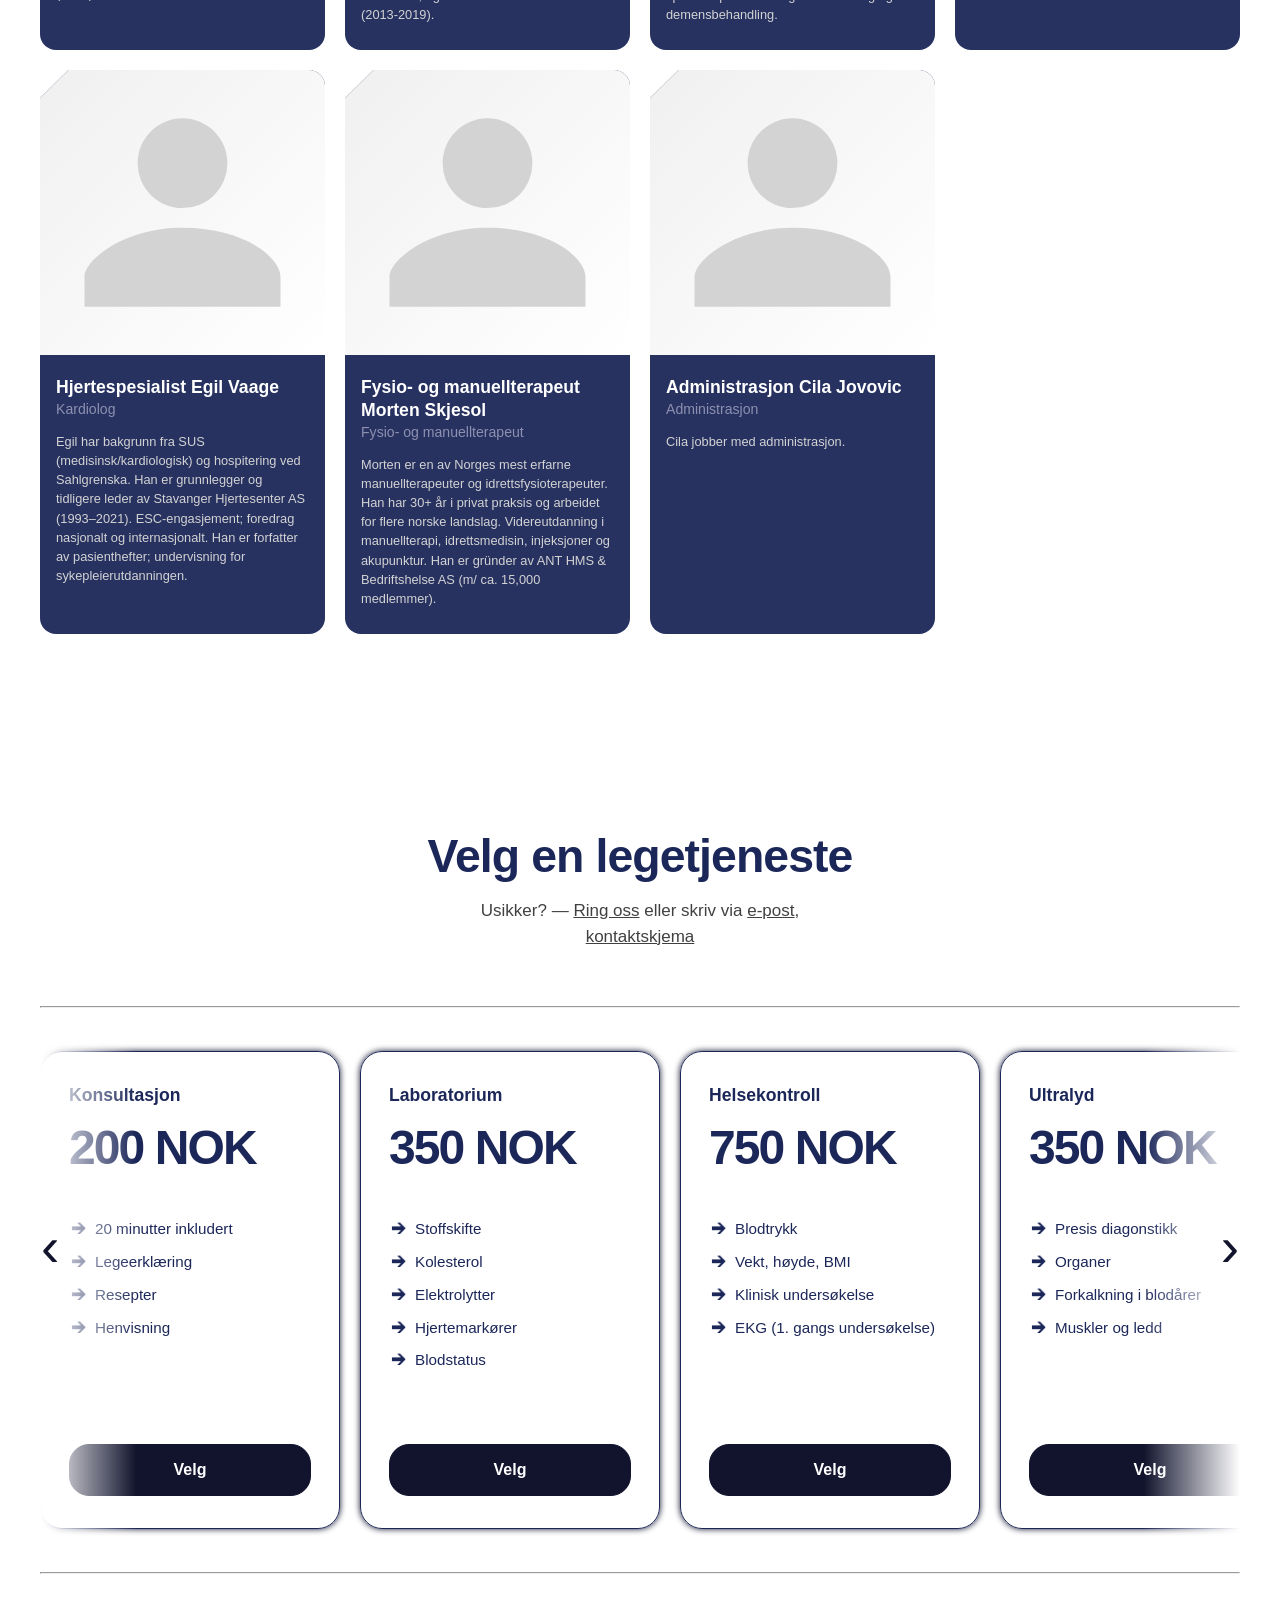
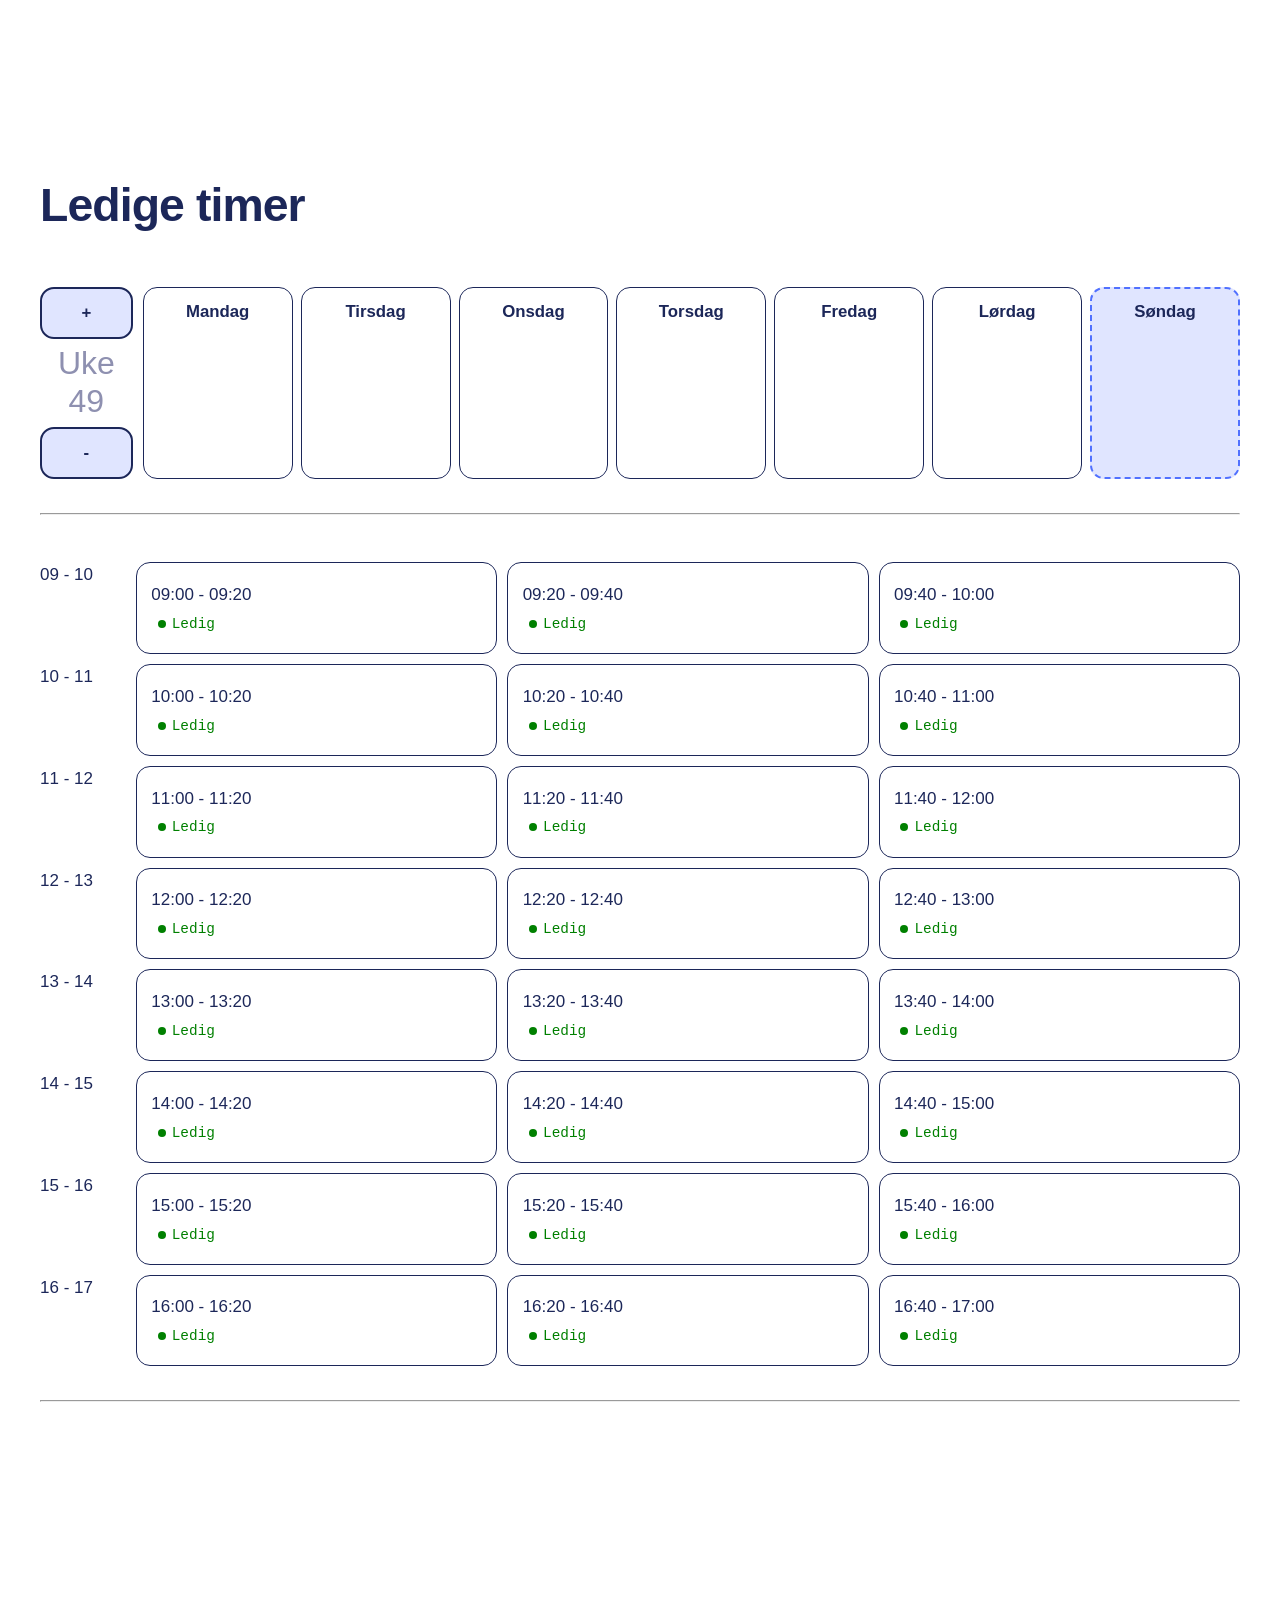
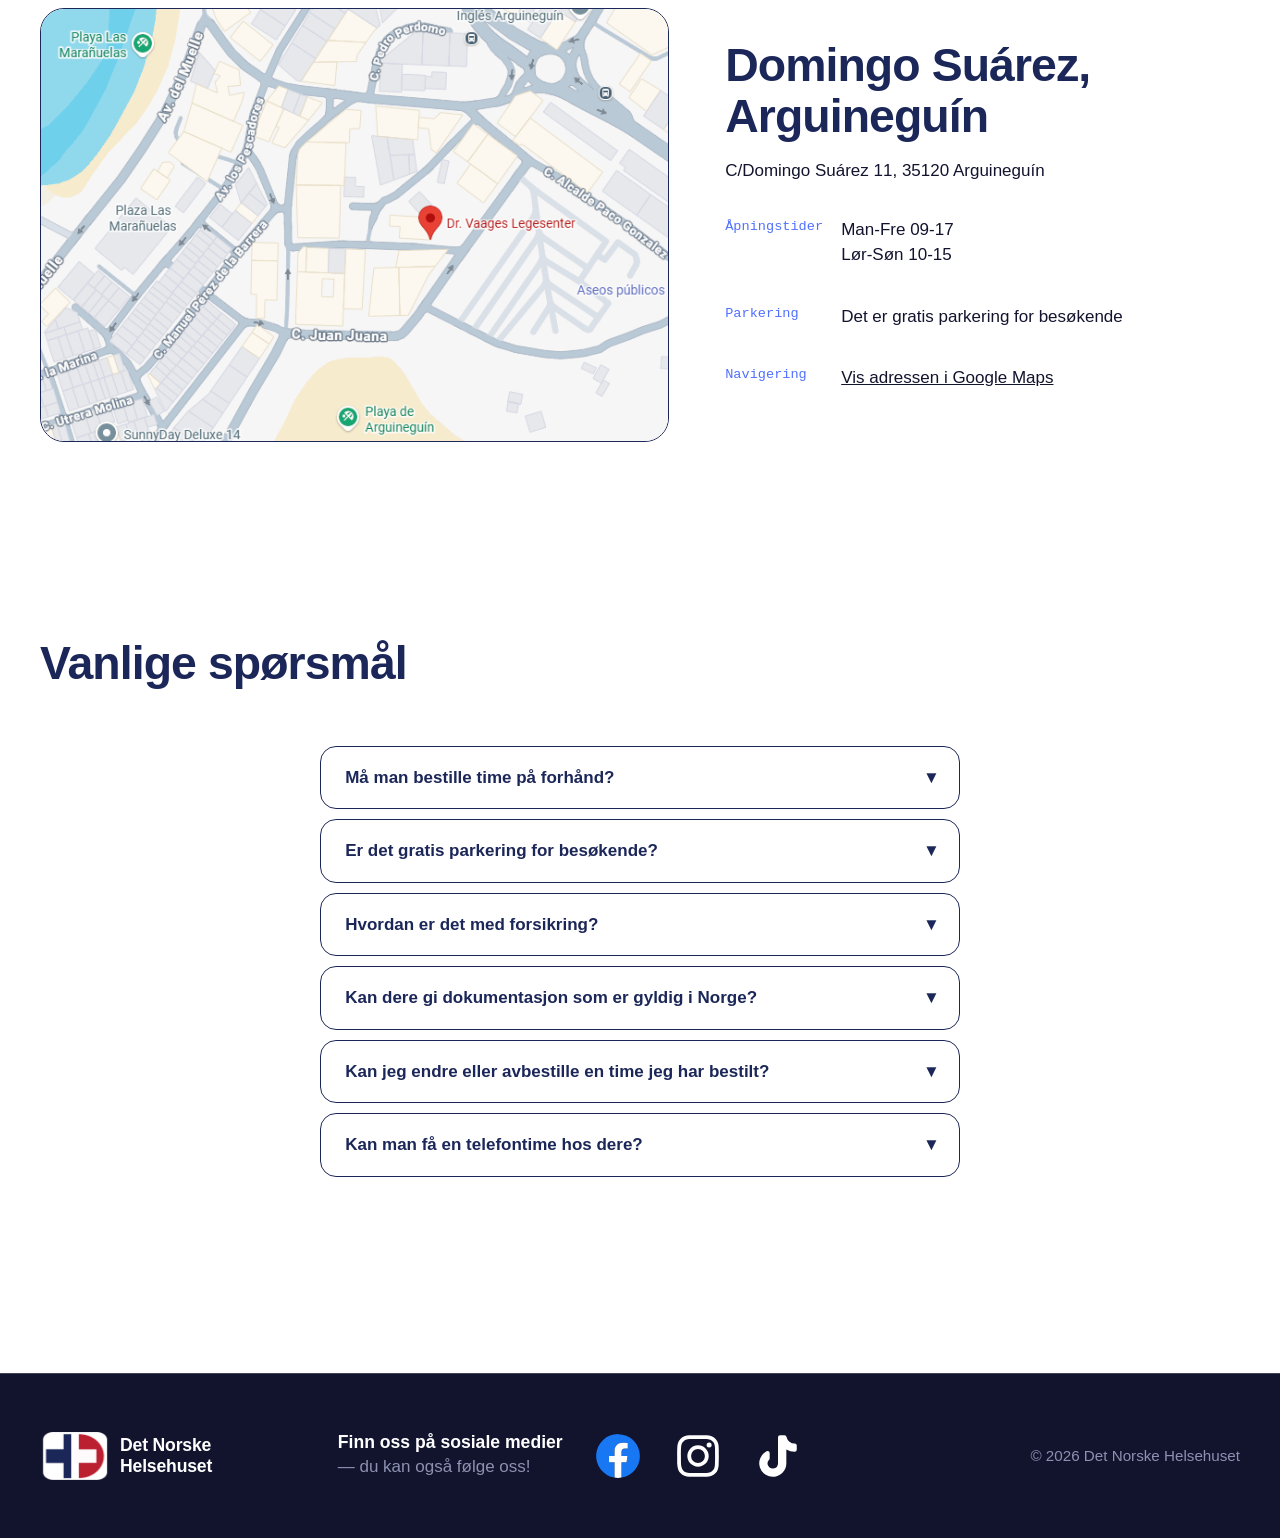
==== commit 04126f88: "Update index.html" ====
--- a/index.html
+++ b/index.html
@@ -3,17 +3,37 @@
 <head>
     <title>Det Norske Helsehuset — Legekontor i Arguineguín</title>
     <meta charset="utf-8">
+    <link rel="canonical" href="https://www.helsehuset.es/">
     <meta name="viewport" content="width=device-width, initial-scale=1">
-    <meta name="description" content="Legetjenester i Arguineguín">
+    <meta name="description" content="Legetjenester i Arguineguín — erfarne leger med bred ekspertise.
+        Vi har presis diagnostikk og gode medisinske og kosmetiske behandlingsmuligheter.">
     <meta name="google" content="notranslate">
+    <meta name="twitter:card" content="summary_large_image">
+    <meta name="twitter:title" content="Det Norske Helsehuset — Legekontor i Arguineguín">
+    <meta name="twitter:description" content="Legetjenester i Arguineguín — erfarne leger med bred ekspertise.
+        Vi har presis diagnostikk og gode medisinske og kosmetiske behandlingsmuligheter.">
+    <meta property="og:url" content="https://www.helsehuset.es/">
+    <meta property="og:site_name" content="Det Norske Helsehuset"
     <meta property="og:title" content="Det Norske Helsehuset — Legekontor i Arguineguín">
     <meta property="og:type" content="website">
     <meta property="og:description" content="Legetjenester i Arguineguín">
-    <meta property="og:image" content="images/icon-logo-web.png">
+    <meta property="og:image" content="https://www.helsehuset.es/images/icon-logo-web.png">
+    <meta property="og:locale" content="nb_NO">
     <meta name="theme-color" content="#1C2759">
     <link rel="icon" href="images/icon-logo-web.png">
     <link rel="stylesheet" href="style.css">
+    <link rel="apple-touch-icon" href="images/apple-touch-icon.png">
+    <link rel="icon" type="image/png" sizes="32x32" href="/images/favicon-32x32.png">
+    <link rel="manifest" href="/site.webmanifest">
     <script src="script.js" defer></script>
+    <script type="application/ld+json">
+        {
+            "@context": "https://schema.org",
+            "@type": "MedicalEntity",
+            "name": "Det Norske Helsehuset",
+            "url": "https://www.helsehuset.es/"
+        }
+    </script>
 </head>
 <body>
     <div class="main-background"></div>
@@ -34,15 +54,15 @@
                     <div id="mobile-kontakt-language">
                         <a id="mobile-kontakt" data-action="#k-skjema" onclick="kontaktSkjema()">Kontakt oss</a>
                         <div id="mobile-language">
-                            <a class="active-language" href="no/index.html" onclick="selectLanguage()">NO</a>
-                            <a class="inactive-language" href="en/index.html" onclick="selectLanguage()">EN</a>
+                            <a class="active-language" href="/no/" onclick="selectLanguage()">NO</a>
+                            <a class="inactive-language" href="/en/" onclick="selectLanguage()">EN</a>
                         </div>
                     </div>
                 </nav>
             </div>
             <div id="desktop-language">
-                <a class="active-language" href="no/index.html" onclick="selectLanguage()">NO</a>
-                <a class="inactive-language" href="en/index.html" onclick="selectLanguage()">EN</a>
+                <a class="active-language" href="/no/" onclick="selectLanguage()">NO</a>
+                <a class="inactive-language" href="/en/" onclick="selectLanguage()">EN</a>
             </div>
         </div>
     </header>
@@ -60,13 +80,13 @@
                         </span>
                     </p>
                     <h1 id="heading">Din helse <br>i <span class="grad">fokus.</span></h1>
-                    <p class="lead">Vi er ditt legekontor i Arguineguín. Erfarne leger med bred kompetanse ─ 7 dager i uken.</p>
+                    <p class="lead">Vi er ditt legekontor i Arguineguín. Erfarne leger med bred kompetanse som har ditt helse i fokus ─ 7 dager i uken.</p>
                     <div class="actioncall-row">
                         <a class="btn" id="btn-se" href="#tjenester">Se legetjenester</a>
                         <a class="btn btn-dark" href="#kalender" onclick="countdown_reset();">Se tilgjengelighet</a>
                     </div>
                 </div>
-                <img id="medical-symbol" src="images/medical-symbol.svg" alt="" width="600" height="600">
+                <img id="medical-symbol" src="images/medical-symbol.svg" alt="Medisinsk symbol: Asklepios" width="600" height="600">
             </div>
         </section>
         <section class="om-oss wrap" id="om-oss">
--- a/style.css
+++ b/style.css
@@ -94,6 +94,9 @@
 	padding-inline: 1.5vw;
 	scroll-margin-top: 7.19vh;
 	background: transparent;
+}
+.registrering input {
+	padding-left: 10px;
 }
 .registrering input, textarea, #send {
 	width: 50%;
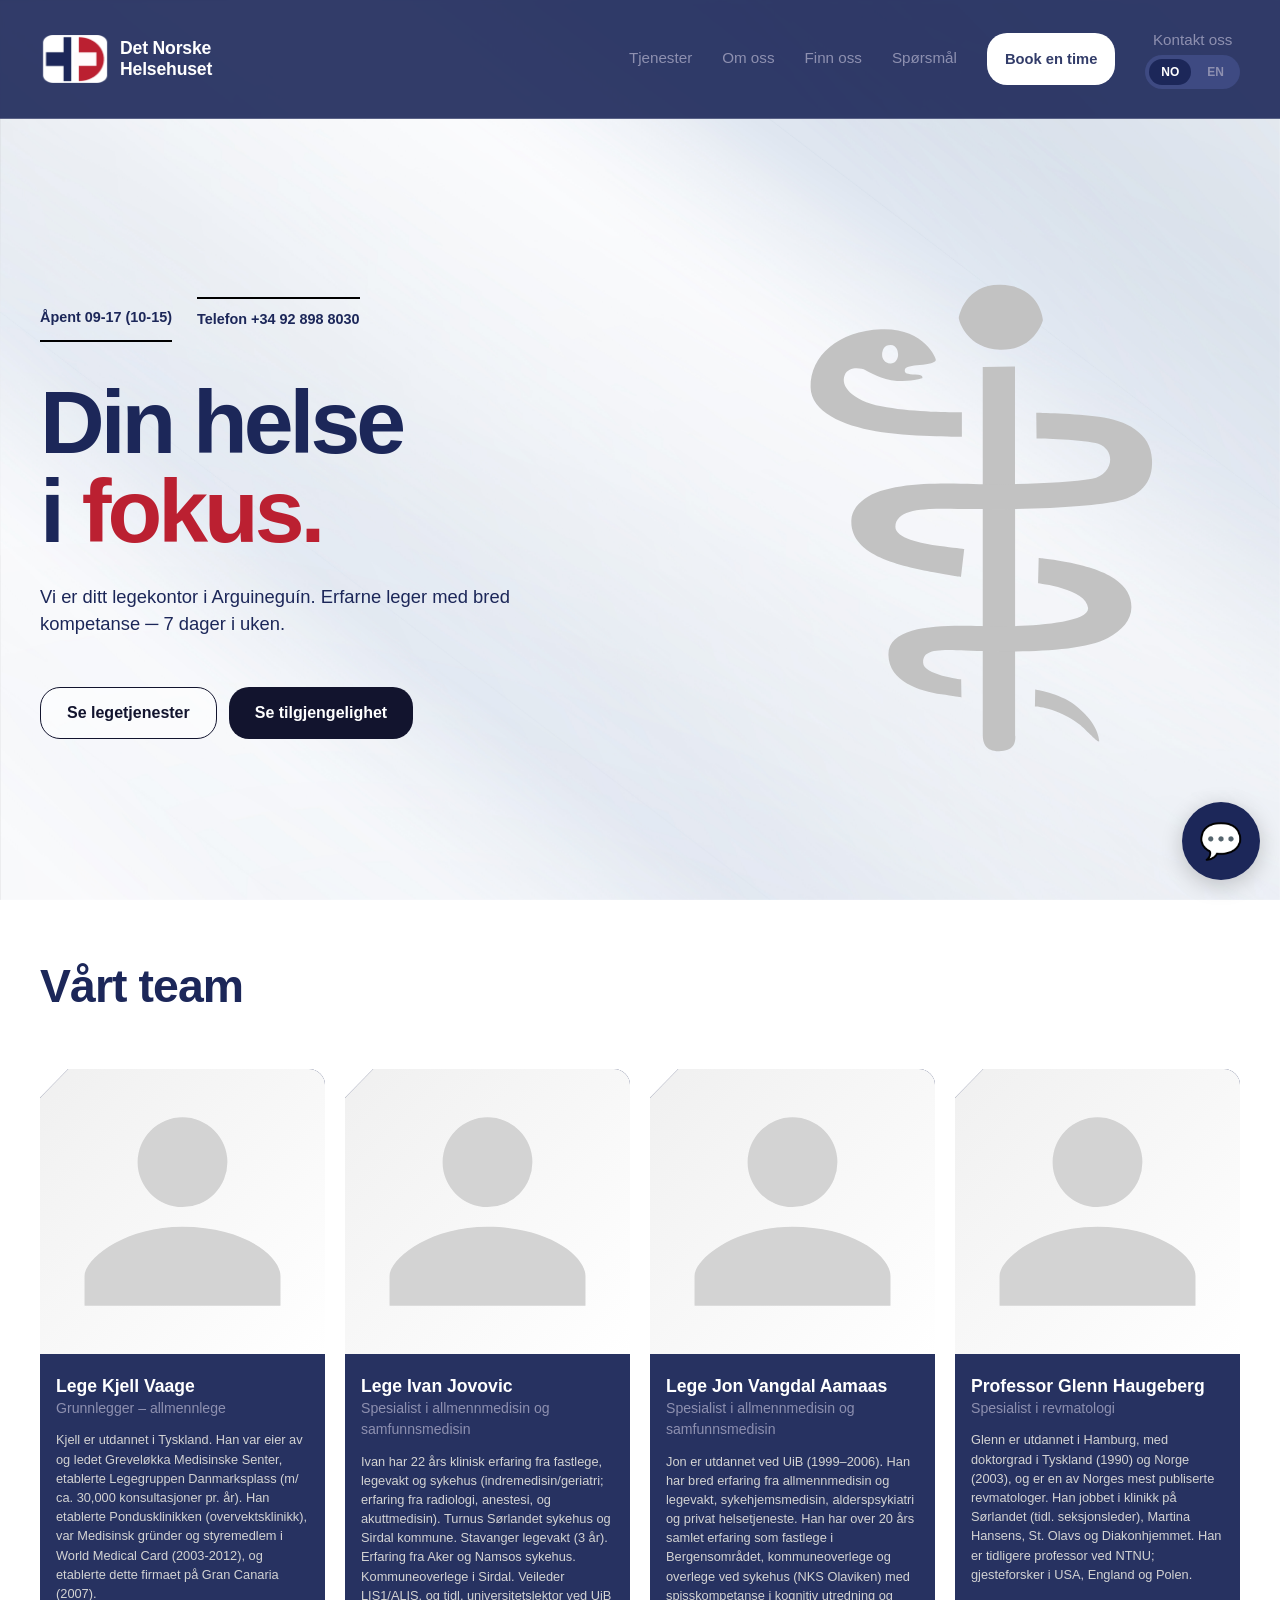
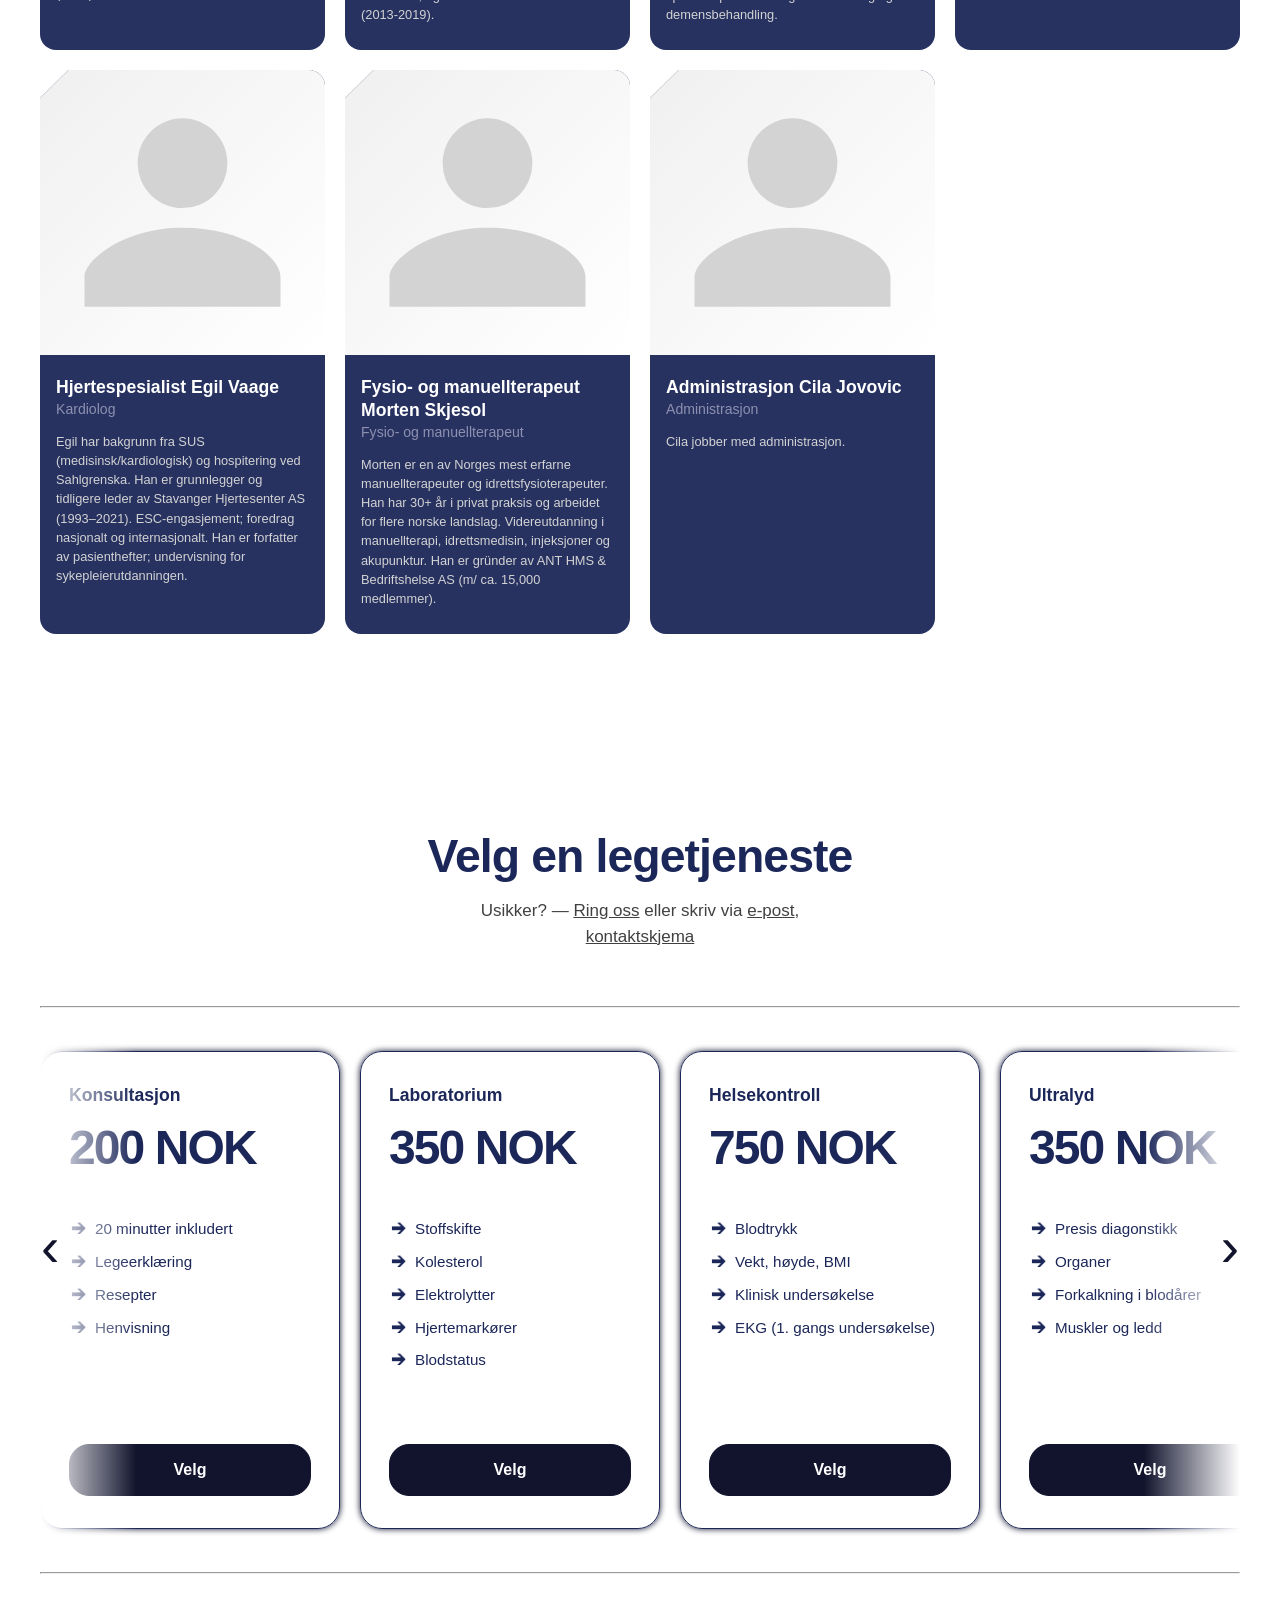
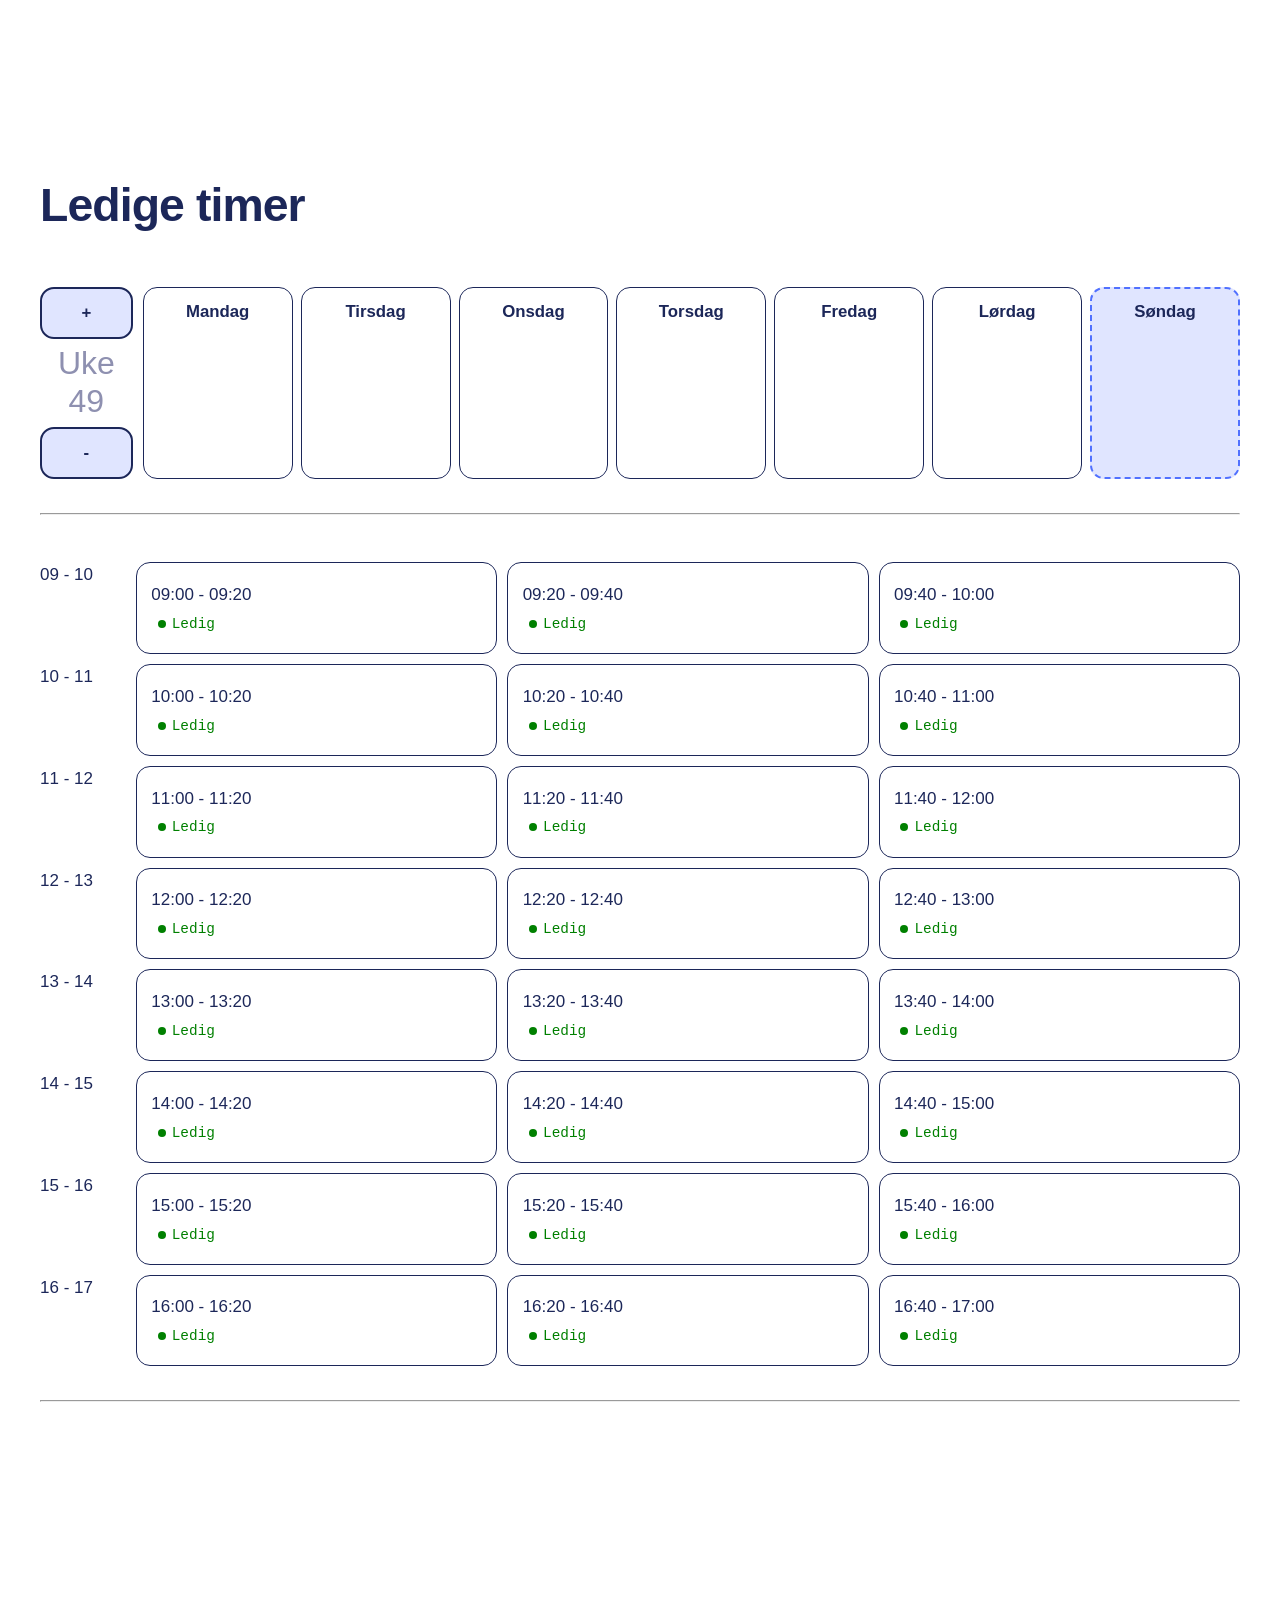
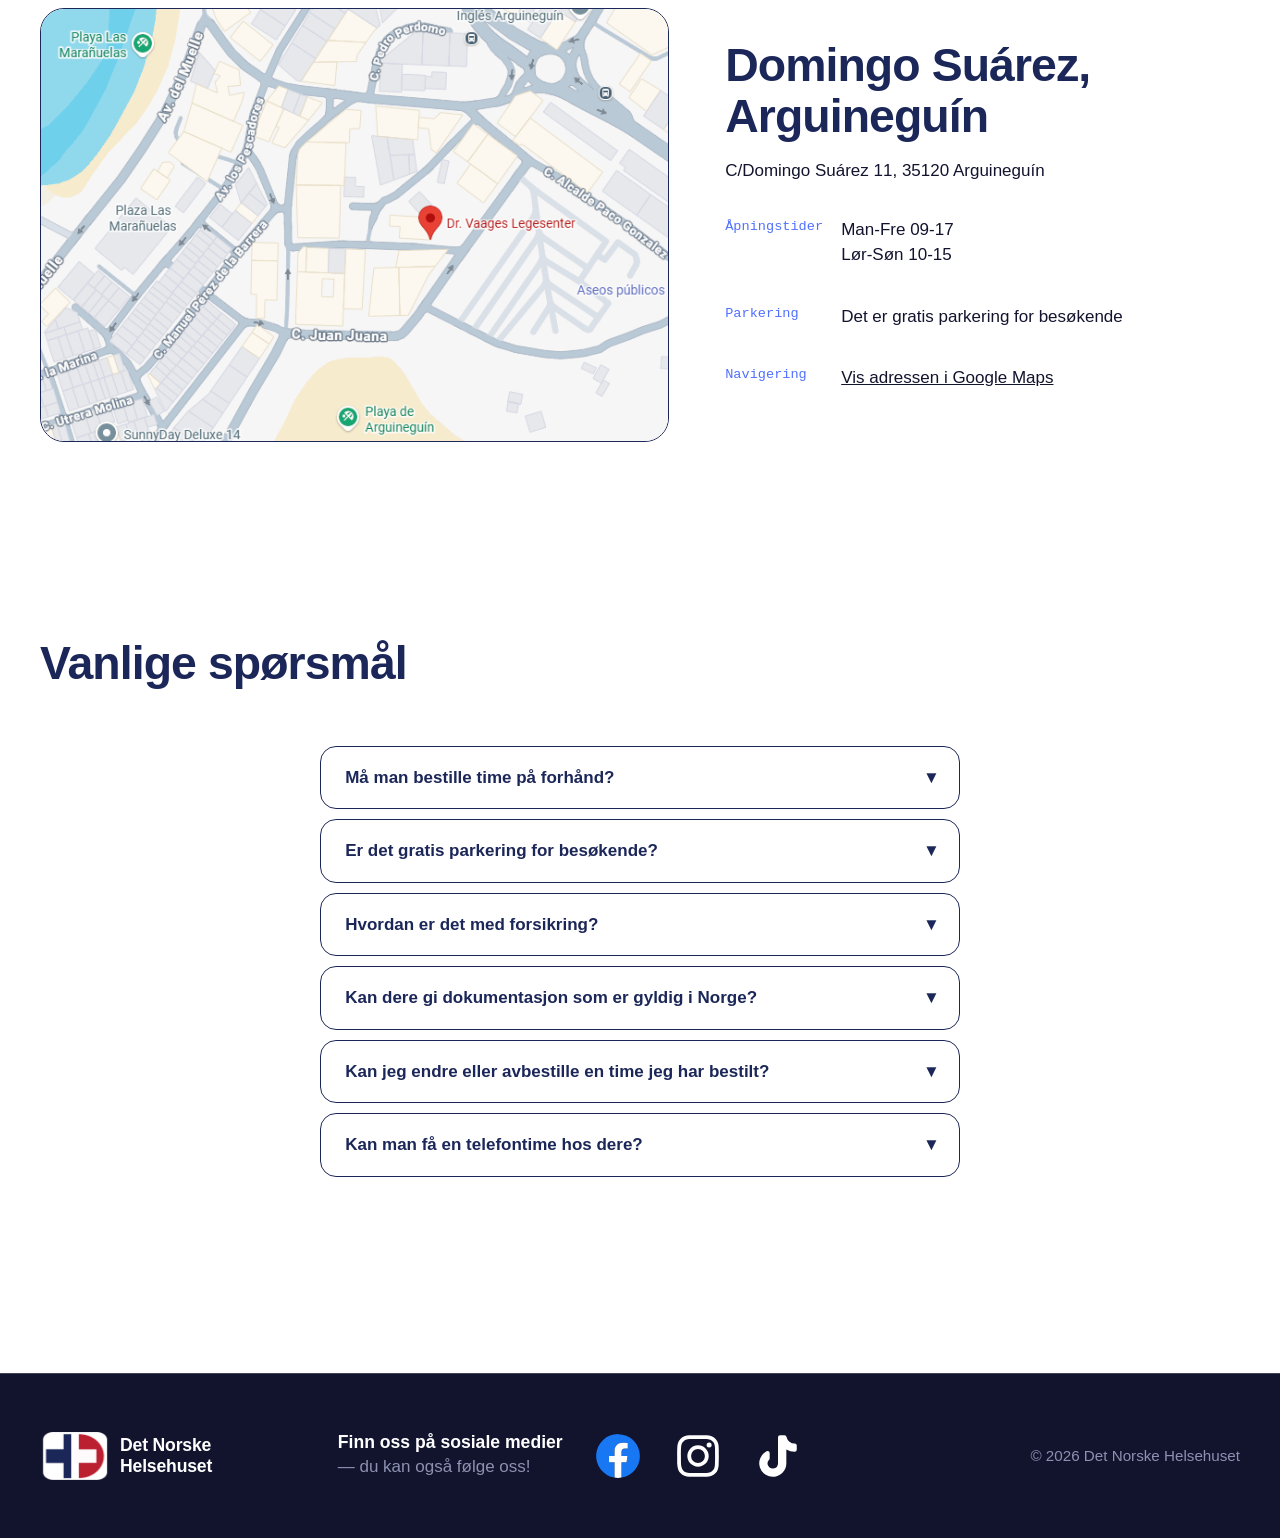
==== commit 168d18d8: "Update index.html" ====
--- a/index.html
+++ b/index.html
@@ -3,7 +3,7 @@
 <head>
     <title>Det Norske Helsehuset — Legekontor i Arguineguín</title>
     <meta charset="utf-8">
-    <link rel="canonical" href="https://www.helsehuset.es/">
+    <link rel="canonical" href="https://www.helsehuset.es/"
     <meta name="viewport" content="width=device-width, initial-scale=1">
     <meta name="description" content="Legetjenester i Arguineguín — erfarne leger med bred ekspertise.
         Vi har presis diagnostikk og gode medisinske og kosmetiske behandlingsmuligheter.">
@@ -54,15 +54,15 @@
                     <div id="mobile-kontakt-language">
                         <a id="mobile-kontakt" data-action="#k-skjema" onclick="kontaktSkjema()">Kontakt oss</a>
                         <div id="mobile-language">
-                            <a class="active-language" href="/no/" onclick="selectLanguage()">NO</a>
-                            <a class="inactive-language" href="/en/" onclick="selectLanguage()">EN</a>
+                            <a class="active-language" href="no/index.html" onclick="selectLanguage()">NO</a>
+                            <a class="inactive-language" href="en/index.html" onclick="selectLanguage()">EN</a>
                         </div>
                     </div>
                 </nav>
             </div>
             <div id="desktop-language">
-                <a class="active-language" href="/no/" onclick="selectLanguage()">NO</a>
-                <a class="inactive-language" href="/en/" onclick="selectLanguage()">EN</a>
+                <a class="active-language" href="no/index.html" onclick="selectLanguage()">NO</a>
+                <a class="inactive-language" href="en/index.html" onclick="selectLanguage()">EN</a>
             </div>
         </div>
     </header>
@@ -80,13 +80,13 @@
                         </span>
                     </p>
                     <h1 id="heading">Din helse <br>i <span class="grad">fokus.</span></h1>
-                    <p class="lead">Vi er ditt legekontor i Arguineguín. Erfarne leger med bred kompetanse som har ditt helse i fokus ─ 7 dager i uken.</p>
+                    <p class="lead">Vi er ditt legekontor i Arguineguín. Erfarne leger med bred kompetanse ─ 7 dager i uken.</p>
                     <div class="actioncall-row">
                         <a class="btn" id="btn-se" href="#tjenester">Se legetjenester</a>
                         <a class="btn btn-dark" href="#kalender" onclick="countdown_reset();">Se tilgjengelighet</a>
                     </div>
                 </div>
-                <img id="medical-symbol" src="images/medical-symbol.svg" alt="Medisinsk symbol: Asklepios" width="600" height="600">
+                <img id="medical-symbol" src="images/medical-symbol.svg" alt="" width="600" height="600">
             </div>
         </section>
         <section class="om-oss wrap" id="om-oss">
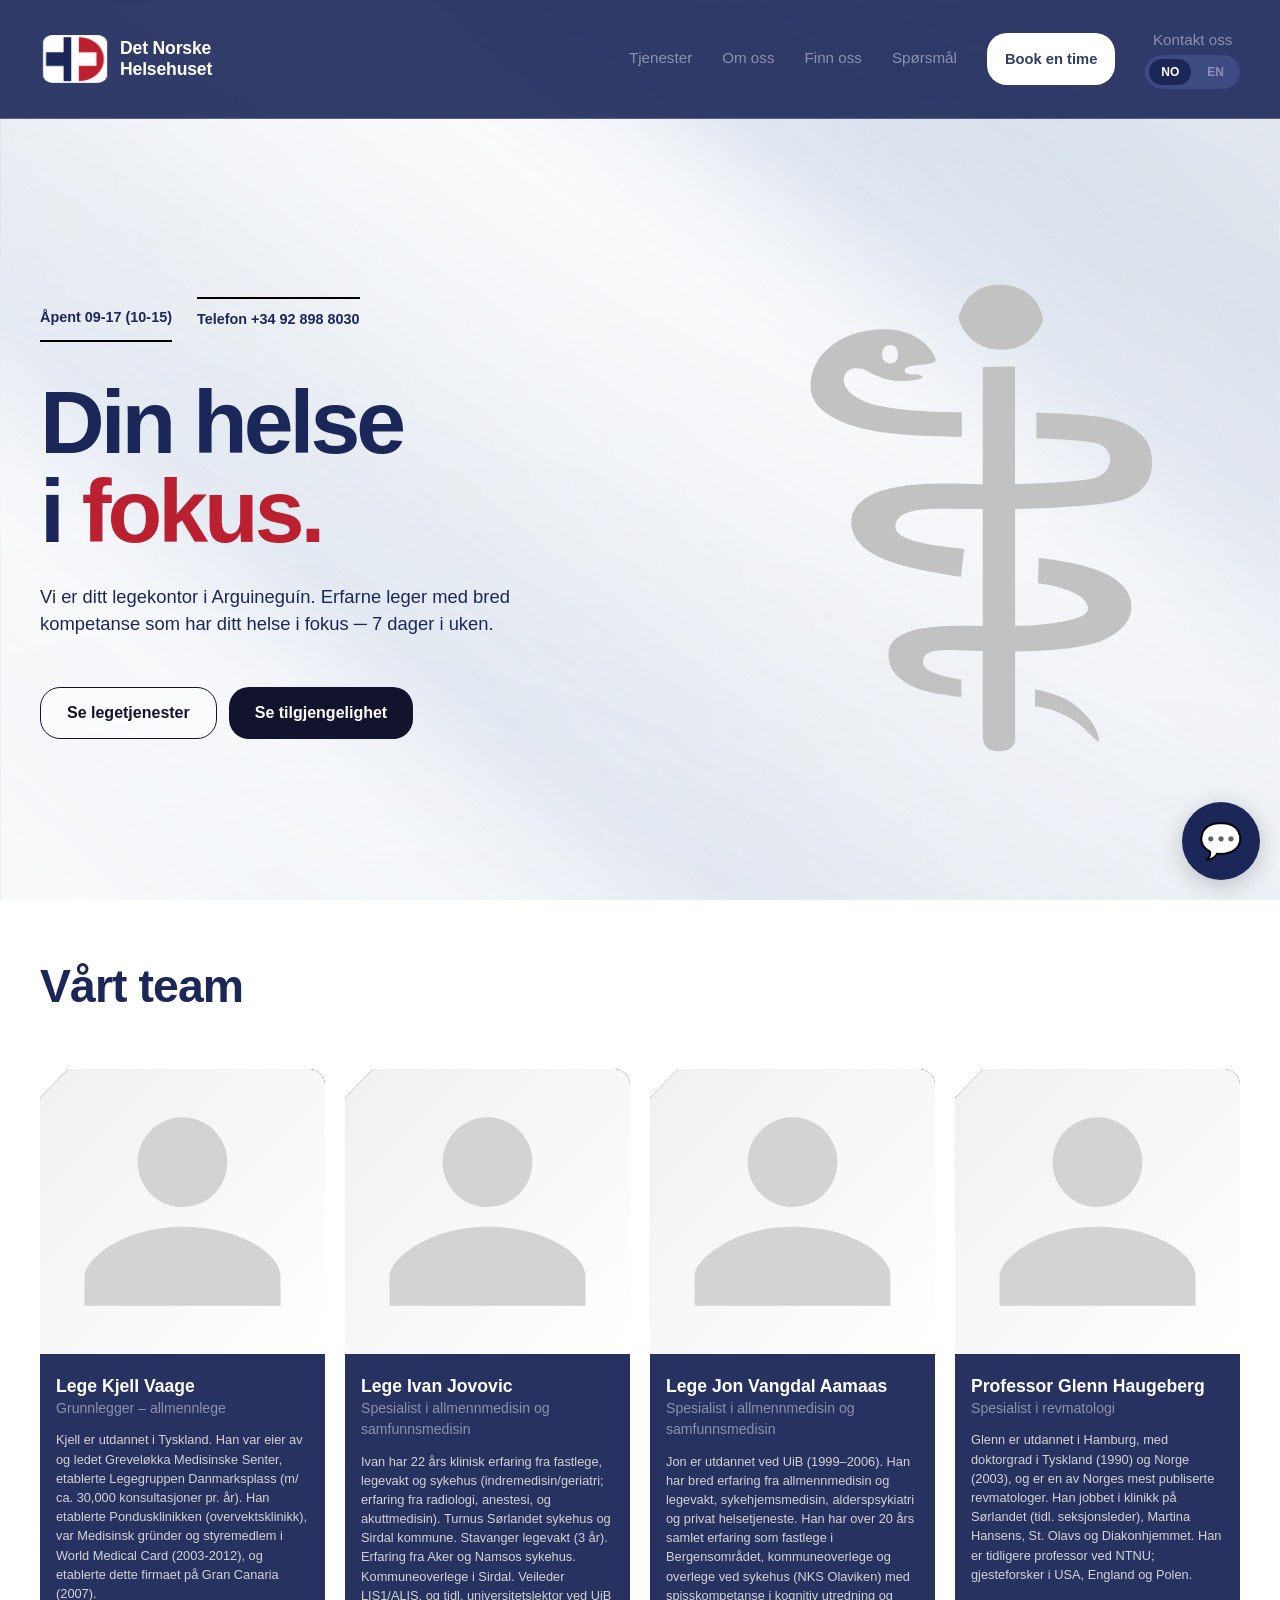
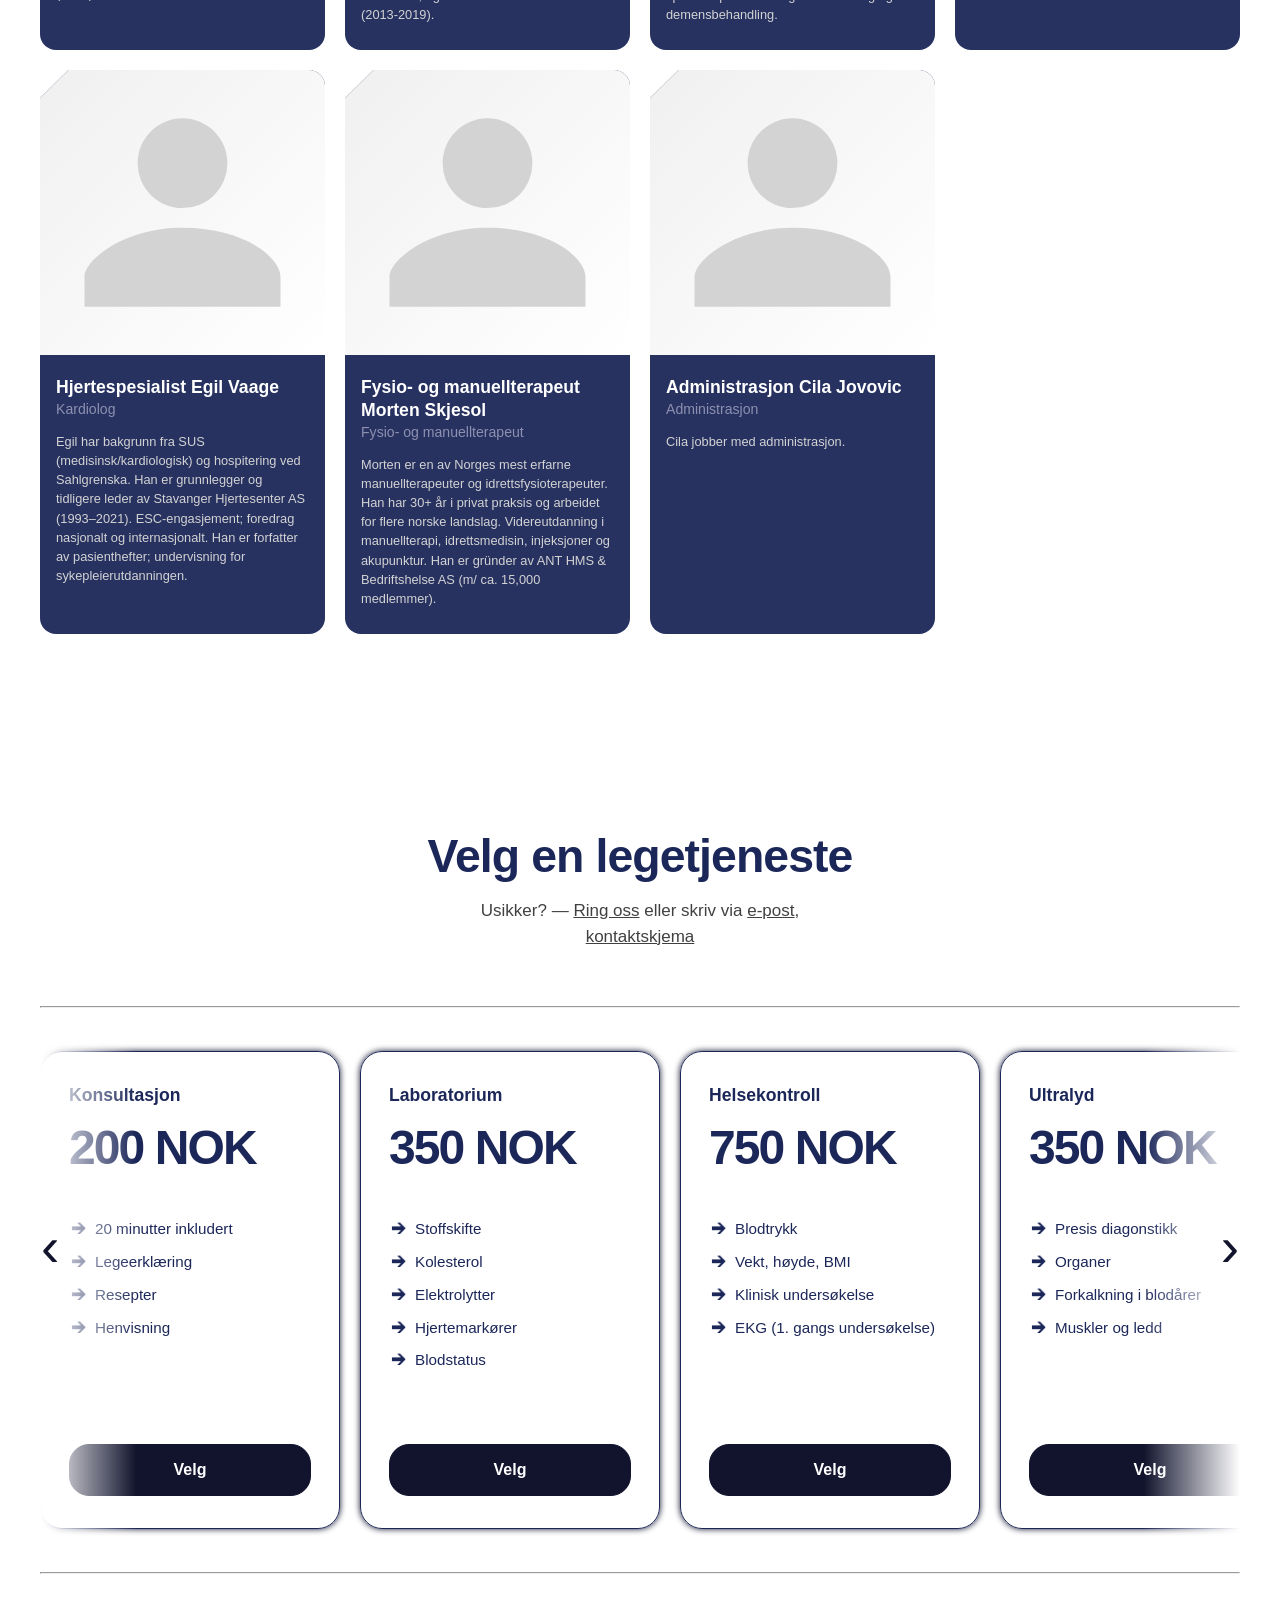
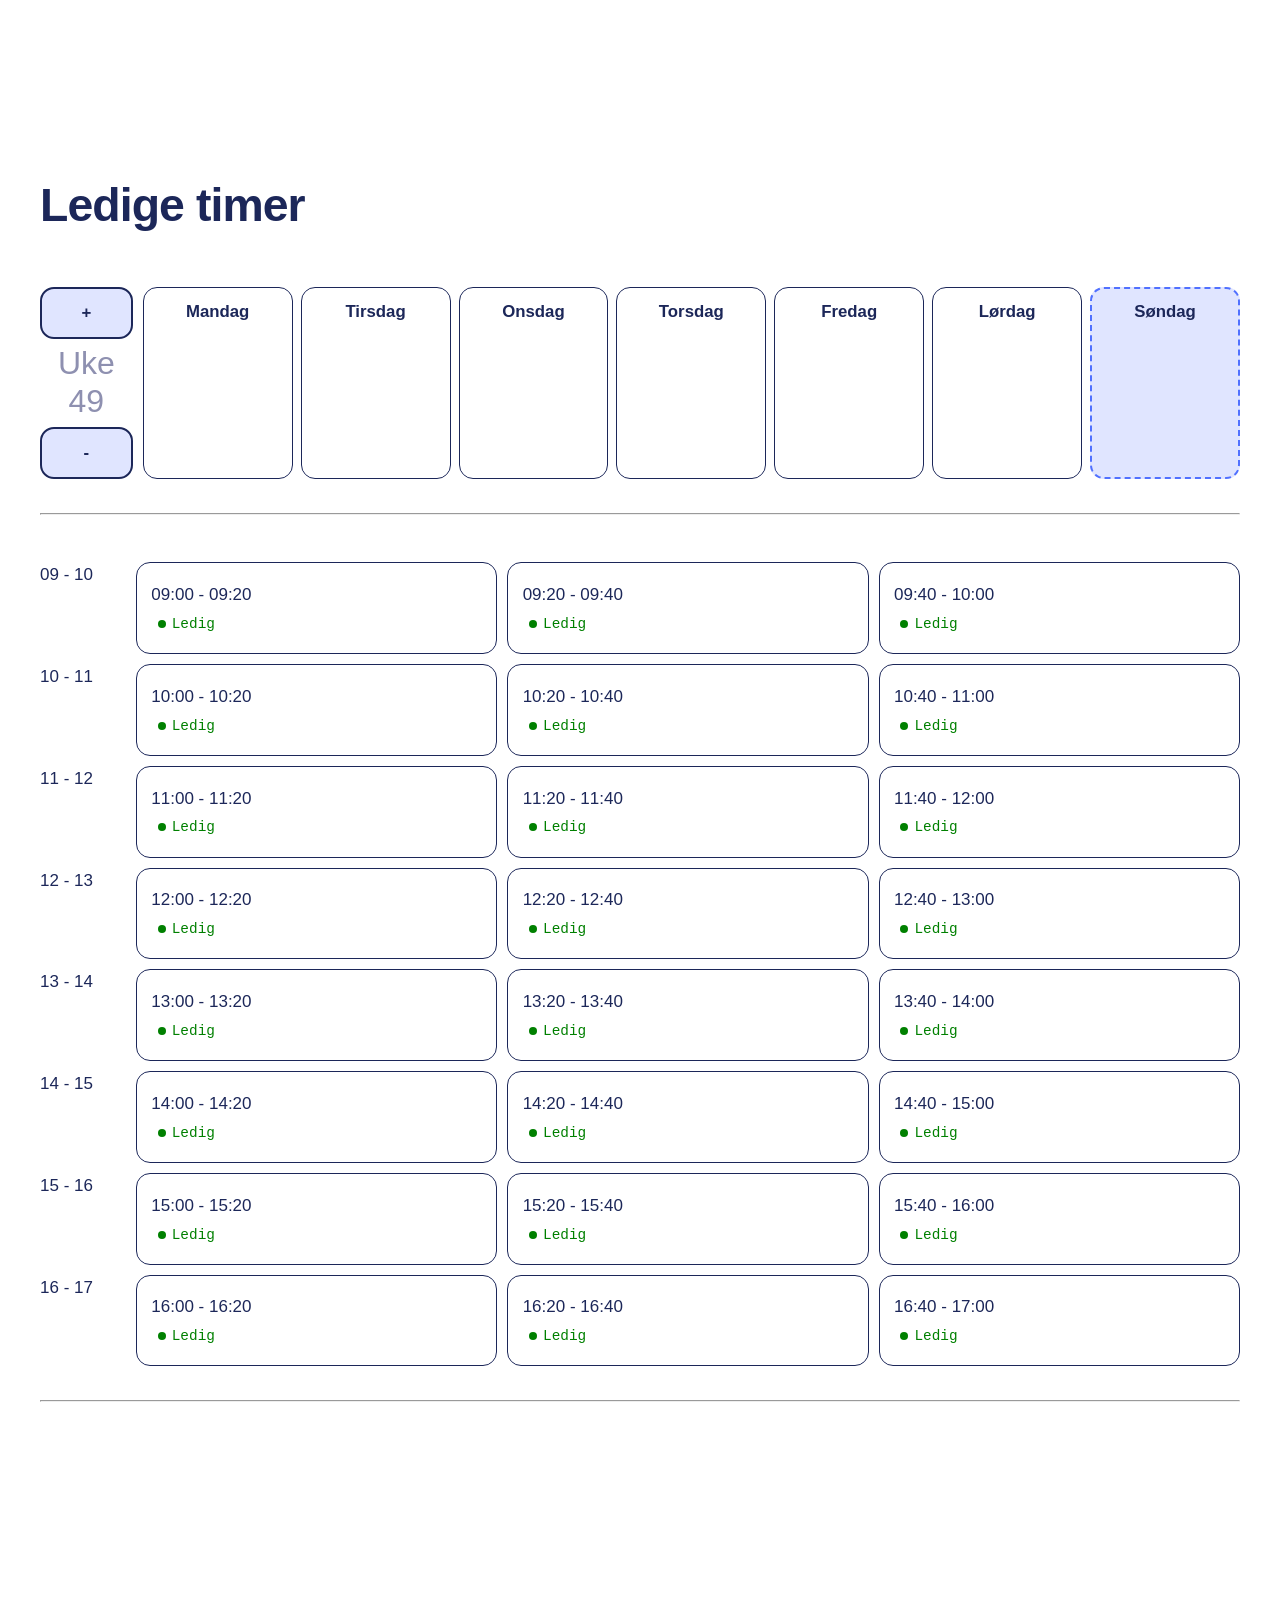
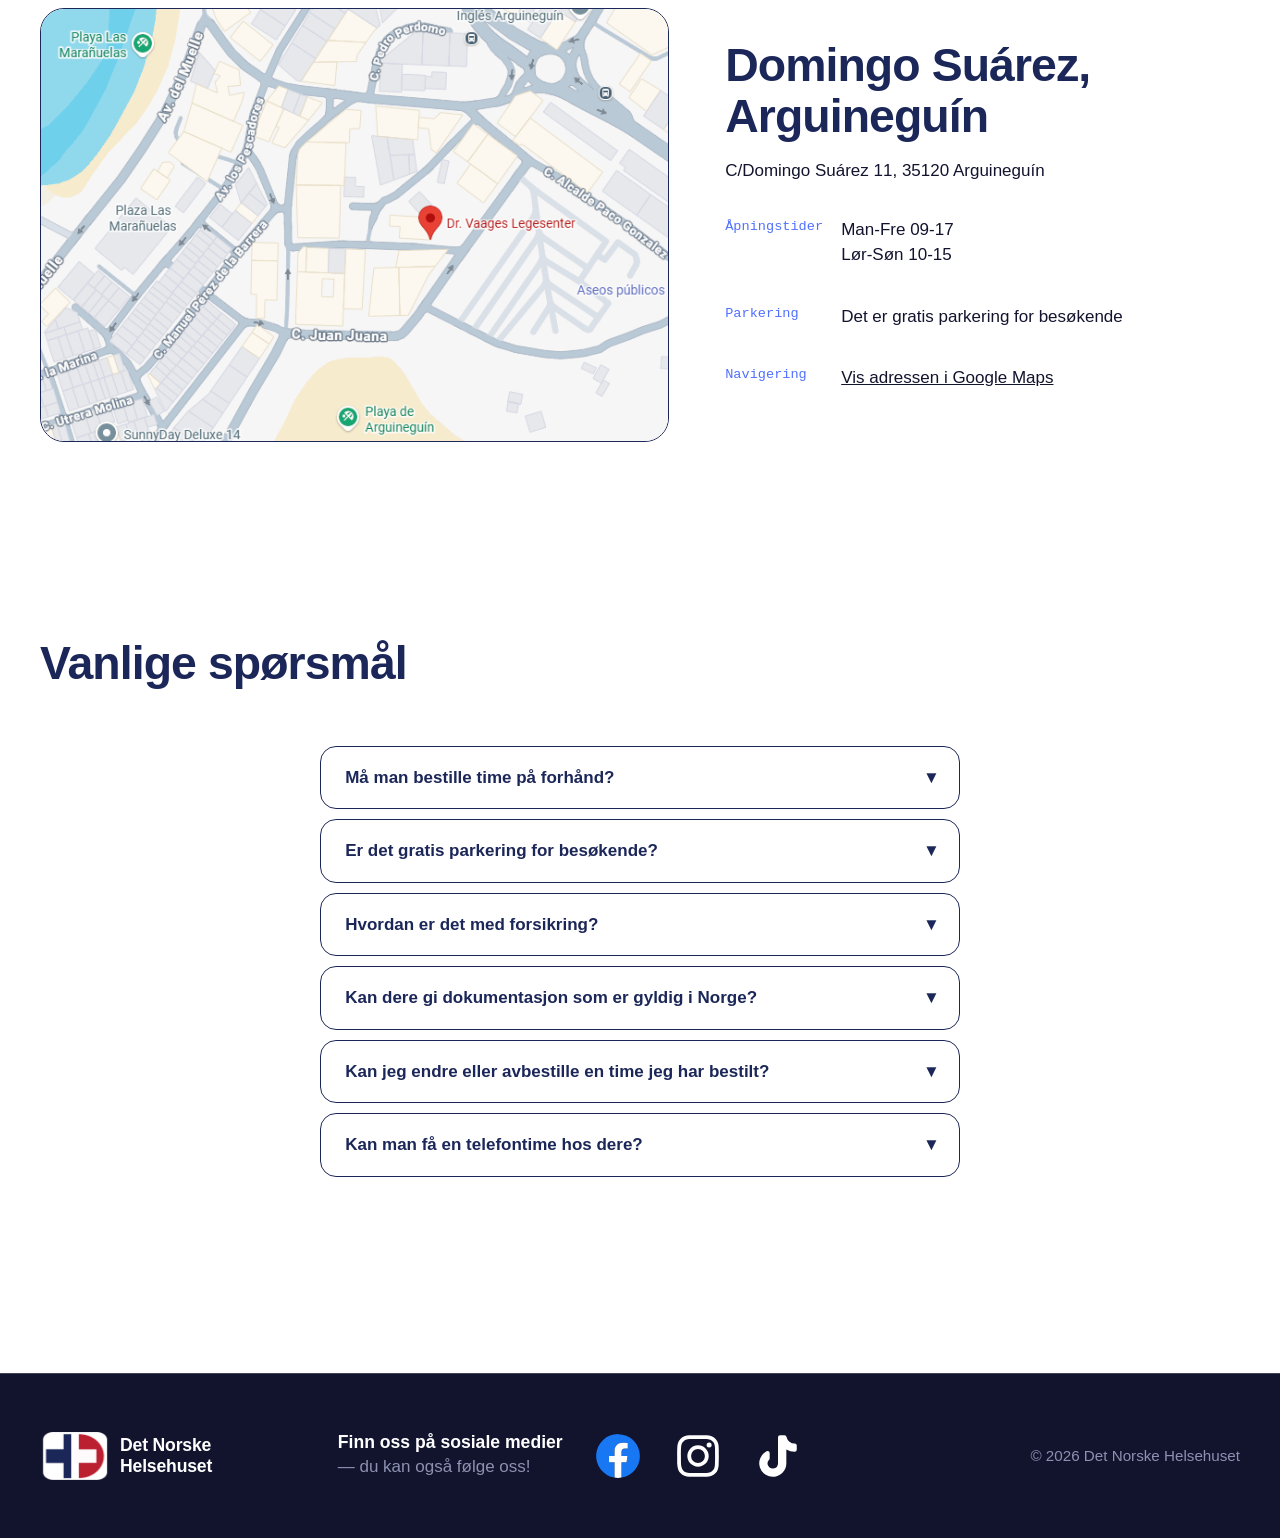
==== commit 75c9b9b3: "Update index.html" ====
--- a/index.html
+++ b/index.html
@@ -3,7 +3,7 @@
 <head>
     <title>Det Norske Helsehuset — Legekontor i Arguineguín</title>
     <meta charset="utf-8">
-    <link rel="canonical" href="https://www.helsehuset.es/"
+    <link rel="canonical" href="https://www.helsehuset.es/">
     <meta name="viewport" content="width=device-width, initial-scale=1">
     <meta name="description" content="Legetjenester i Arguineguín — erfarne leger med bred ekspertise.
         Vi har presis diagnostikk og gode medisinske og kosmetiske behandlingsmuligheter.">
@@ -54,15 +54,15 @@
                     <div id="mobile-kontakt-language">
                         <a id="mobile-kontakt" data-action="#k-skjema" onclick="kontaktSkjema()">Kontakt oss</a>
                         <div id="mobile-language">
-                            <a class="active-language" href="no/index.html" onclick="selectLanguage()">NO</a>
-                            <a class="inactive-language" href="en/index.html" onclick="selectLanguage()">EN</a>
+                            <a class="active-language" href="/no/" onclick="selectLanguage()">NO</a>
+                            <a class="inactive-language" href="/en/" onclick="selectLanguage()">EN</a>
                         </div>
                     </div>
                 </nav>
             </div>
             <div id="desktop-language">
-                <a class="active-language" href="no/index.html" onclick="selectLanguage()">NO</a>
-                <a class="inactive-language" href="en/index.html" onclick="selectLanguage()">EN</a>
+                <a class="active-language" href="/no/" onclick="selectLanguage()">NO</a>
+                <a class="inactive-language" href="/en/" onclick="selectLanguage()">EN</a>
             </div>
         </div>
     </header>
@@ -80,13 +80,13 @@
                         </span>
                     </p>
                     <h1 id="heading">Din helse <br>i <span class="grad">fokus.</span></h1>
-                    <p class="lead">Vi er ditt legekontor i Arguineguín. Erfarne leger med bred kompetanse ─ 7 dager i uken.</p>
+                    <p class="lead">Vi er ditt legekontor i Arguineguín. Erfarne leger med bred kompetanse som har ditt helse i fokus ─ 7 dager i uken.</p>
                     <div class="actioncall-row">
                         <a class="btn" id="btn-se" href="#tjenester">Se legetjenester</a>
                         <a class="btn btn-dark" href="#kalender" onclick="countdown_reset();">Se tilgjengelighet</a>
                     </div>
                 </div>
-                <img id="medical-symbol" src="images/medical-symbol.svg" alt="" width="600" height="600">
+                <img id="medical-symbol" src="images/medical-symbol.svg" alt="Medisinsk symbol: Asklepios" width="600" height="600">
             </div>
         </section>
         <section class="om-oss wrap" id="om-oss">
